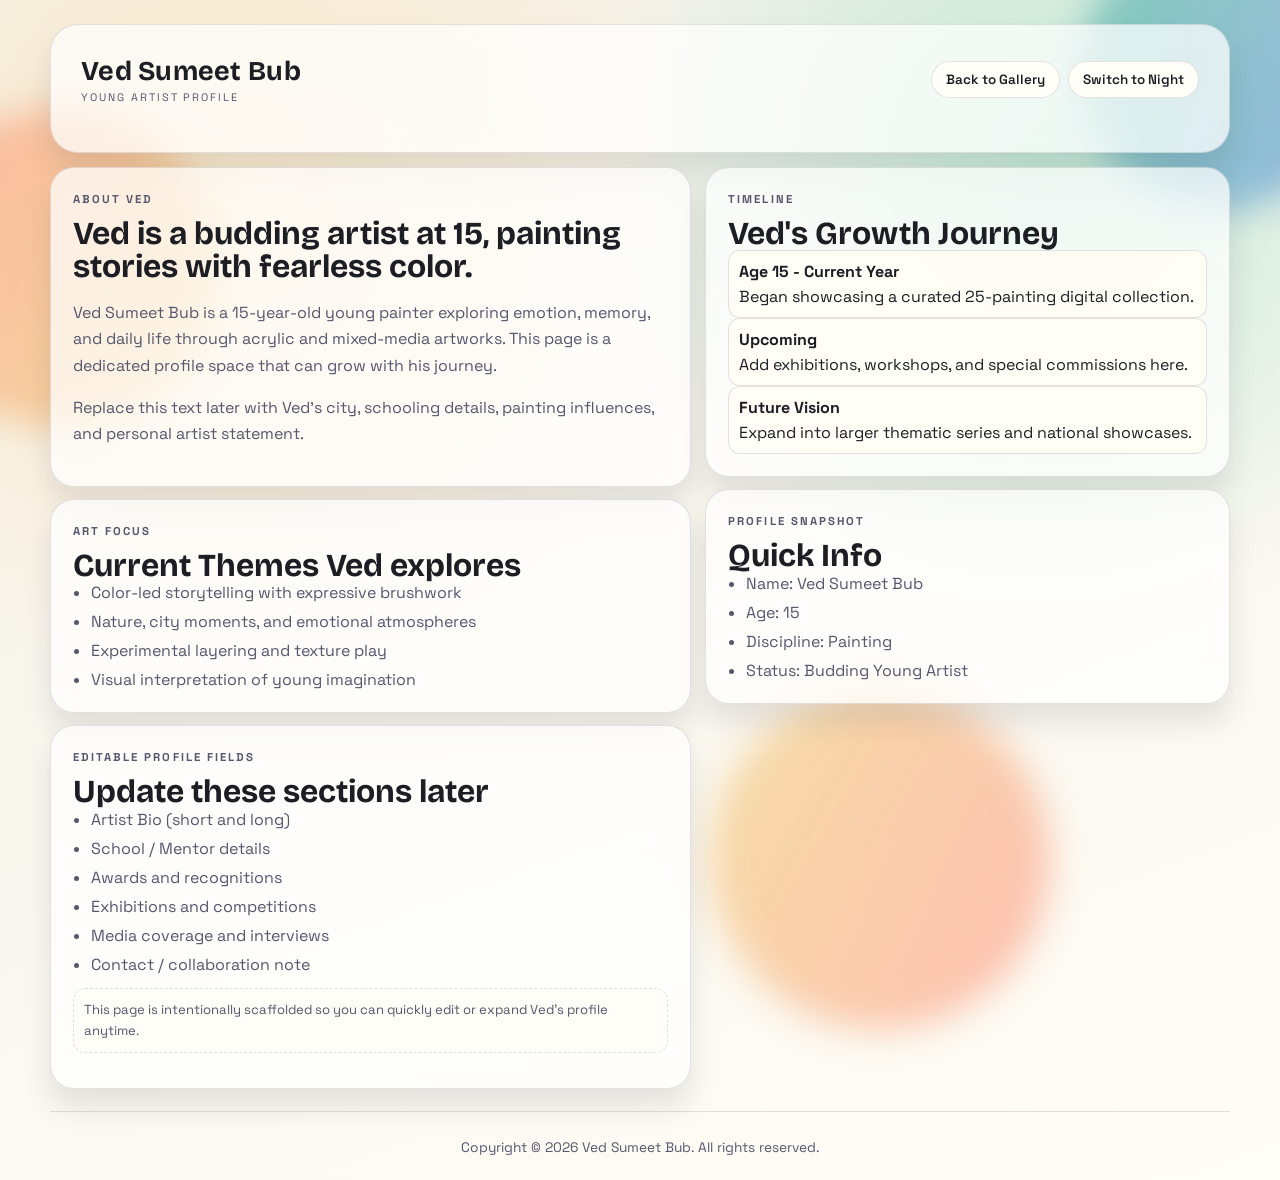
==== ved.html @ 56c00648 "first commit" ====
<!DOCTYPE html>
<html lang="en">
<head>
  <meta charset="UTF-8" />
  <meta name="viewport" content="width=device-width, initial-scale=1.0" />
  <title>About Ved | Young Artist Profile</title>
  <meta
    name="description"
    content="Learn about Ved Sumeet Bub, a budding young artist aged 15, and his evolving painting journey."
  />
  <link rel="preconnect" href="https://fonts.googleapis.com" />
  <link rel="preconnect" href="https://fonts.gstatic.com" crossorigin />
  <link
    href="https://fonts.googleapis.com/css2?family=Bricolage+Grotesque:opsz,wght@10..48,300..800&family=Space+Grotesk:wght@400;500;700&display=swap"
    rel="stylesheet"
  />
  <link rel="stylesheet" href="styles.css" />
</head>
<body data-theme="day">
  <div class="ambient ambient-one"></div>
  <div class="ambient ambient-two"></div>
  <div class="ambient ambient-three"></div>

  <header class="masthead">
    <div class="topline">
      <a class="brand" href="index.html">
        <span class="brand-main">Ved Sumeet Bub</span>
        <span class="brand-sub">Young Artist Profile</span>
      </a>
      <div class="top-actions">
        <a class="top-link" href="index.html">Back to Gallery</a>
        <button class="theme-toggle" id="theme-toggle" type="button">Switch to Night</button>
      </div>
    </div>
  </header>

  <main class="profile-layout">
    <section class="profile-main">
      <article class="profile-card">
        <p class="eyebrow">About Ved</p>
        <h2>Ved is a budding artist at 15, painting stories with fearless color.</h2>
        <p>
          Ved Sumeet Bub is a 15-year-old young painter exploring emotion, memory,
          and daily life through acrylic and mixed-media artworks. This page is a
          dedicated profile space that can grow with his journey.
        </p>
        <p>
          Replace this text later with Ved's city, schooling details, painting
          influences, and personal artist statement.
        </p>
      </article>

      <article class="profile-card">
        <p class="eyebrow">Art Focus</p>
        <h2>Current Themes Ved explores</h2>
        <ul class="profile-list">
          <li>Color-led storytelling with expressive brushwork</li>
          <li>Nature, city moments, and emotional atmospheres</li>
          <li>Experimental layering and texture play</li>
          <li>Visual interpretation of young imagination</li>
        </ul>
      </article>

      <article class="profile-card">
        <p class="eyebrow">Editable Profile Fields</p>
        <h2>Update these sections later</h2>
        <ul class="profile-list">
          <li>Artist Bio (short and long)</li>
          <li>School / Mentor details</li>
          <li>Awards and recognitions</li>
          <li>Exhibitions and competitions</li>
          <li>Media coverage and interviews</li>
          <li>Contact / collaboration note</li>
        </ul>
        <p class="edit-note">
          This page is intentionally scaffolded so you can quickly edit or expand
          Ved's profile anytime.
        </p>
      </article>
    </section>

    <aside class="profile-side">
      <article class="profile-card">
        <p class="eyebrow">Timeline</p>
        <h2>Ved's Growth Journey</h2>
        <div class="timeline-item">
          <strong>Age 15 - Current Year</strong>
          Began showcasing a curated 25-painting digital collection.
        </div>
        <div class="timeline-item">
          <strong>Upcoming</strong>
          Add exhibitions, workshops, and special commissions here.
        </div>
        <div class="timeline-item">
          <strong>Future Vision</strong>
          Expand into larger thematic series and national showcases.
        </div>
      </article>

      <article class="profile-card">
        <p class="eyebrow">Profile Snapshot</p>
        <h2>Quick Info</h2>
        <ul class="profile-list">
          <li>Name: Ved Sumeet Bub</li>
          <li>Age: 15</li>
          <li>Discipline: Painting</li>
          <li>Status: Budding Young Artist</li>
        </ul>
      </article>
    </aside>
  </main>

  <footer class="site-footer">
    <p>Copyright &copy; <span id="year"></span> Ved Sumeet Bub. All rights reserved.</p>
  </footer>

  <script src="ved-page.js"></script>
</body>
</html>
---- styles.css ----
:root {
  --bg: #f4f0e7;
  --bg-soft: #fffdf6;
  --text: #1d1d24;
  --muted: #56566c;
  --line: rgba(31, 31, 40, 0.12);
  --accent-1: #ff6c56;
  --accent-2: #159f83;
  --accent-3: #efbb42;
  --accent-4: #2f6ae0;
  --glass: rgba(255, 255, 255, 0.72);
  --card-shadow: 0 18px 28px rgba(39, 34, 58, 0.11);
}

body[data-theme="night"] {
  --bg: #0e131c;
  --bg-soft: #151c28;
  --text: #e8edf4;
  --muted: #9eacbf;
  --line: rgba(255, 255, 255, 0.15);
  --accent-1: #ff8f72;
  --accent-2: #39c7a6;
  --accent-3: #f4cc63;
  --accent-4: #78a6ff;
  --glass: rgba(24, 32, 45, 0.82);
  --card-shadow: 0 20px 32px rgba(0, 0, 0, 0.36);
}

* {
  box-sizing: border-box;
}

html {
  scroll-behavior: smooth;
}

body {
  margin: 0;
  min-height: 100vh;
  font-family: "Space Grotesk", sans-serif;
  color: var(--text);
  background:
    radial-gradient(circle at 18% 18%, rgba(255, 224, 168, 0.48), transparent 34%),
    radial-gradient(circle at 82% 14%, rgba(108, 212, 180, 0.38), transparent 31%),
    linear-gradient(160deg, var(--bg), var(--bg-soft));
  position: relative;
  overflow-x: hidden;
  transition: background 260ms ease, color 260ms ease;
}

.ambient {
  position: fixed;
  z-index: -1;
  border-radius: 999px;
  filter: blur(18px);
  opacity: 0.42;
  pointer-events: none;
  transition: opacity 260ms ease;
}

.ambient-one {
  width: 320px;
  height: 320px;
  left: -100px;
  top: 12%;
  background: linear-gradient(120deg, var(--accent-1), var(--accent-3));
  animation: driftOne 12s ease-in-out infinite alternate;
}

.ambient-two {
  width: 280px;
  height: 280px;
  right: -80px;
  top: -70px;
  background: linear-gradient(120deg, var(--accent-2), var(--accent-4));
  animation: driftTwo 10s ease-in-out infinite alternate;
}

.ambient-three {
  width: 340px;
  height: 340px;
  right: 18%;
  bottom: -130px;
  background: linear-gradient(120deg, var(--accent-3), var(--accent-1));
  animation: driftThree 14s ease-in-out infinite alternate;
}

.masthead {
  width: min(1180px, 94vw);
  margin: 24px auto 10px;
  padding: clamp(18px, 3vw, 30px);
  border: 1px solid var(--line);
  border-radius: 28px;
  background: var(--glass);
  backdrop-filter: blur(10px);
  box-shadow: var(--card-shadow);
}

.topline {
  display: flex;
  justify-content: space-between;
  gap: 14px;
  align-items: center;
  margin-bottom: 18px;
}

.brand {
  text-decoration: none;
  color: inherit;
  display: inline-flex;
  flex-direction: column;
  gap: 3px;
}

.brand-main {
  font-family: "Bricolage Grotesque", sans-serif;
  font-size: clamp(1.1rem, 2.4vw, 1.7rem);
  font-weight: 700;
  letter-spacing: 0.01em;
}

.brand-sub {
  text-transform: uppercase;
  letter-spacing: 0.18em;
  font-size: 0.68rem;
  color: var(--muted);
}

.top-actions {
  display: flex;
  align-items: center;
  gap: 8px;
}

.theme-toggle,
.signout-btn {
  border: 1px solid var(--line);
  border-radius: 999px;
  padding: 9px 14px;
  font-family: "Space Grotesk", sans-serif;
  font-size: 0.84rem;
  font-weight: 600;
  cursor: pointer;
  color: var(--text);
  background: color-mix(in srgb, var(--bg-soft) 65%, white 35%);
}

.top-link {
  border: 1px solid var(--line);
  border-radius: 999px;
  padding: 9px 14px;
  font-family: "Space Grotesk", sans-serif;
  font-size: 0.84rem;
  font-weight: 600;
  color: var(--text);
  text-decoration: none;
  background: color-mix(in srgb, var(--bg-soft) 65%, white 35%);
}

.top-link:hover,
.top-link:focus-visible {
  box-shadow: 0 8px 14px rgba(26, 22, 38, 0.12);
}

.signout-btn {
  background: color-mix(in srgb, var(--accent-1) 16%, var(--bg-soft) 84%);
}

.hero-grid {
  display: grid;
  grid-template-columns: 1.15fr 0.85fr;
  gap: 18px;
}

.hero-copy,
.identity-studio {
  border: 1px solid var(--line);
  border-radius: 22px;
  padding: clamp(16px, 3vw, 24px);
  background: color-mix(in srgb, var(--bg-soft) 70%, transparent 30%);
}

.eyebrow,
.panel-label {
  margin: 0;
  text-transform: uppercase;
  letter-spacing: 0.18em;
  font-size: 0.71rem;
  color: var(--muted);
  font-weight: 700;
}

h1,
h2,
h3 {
  margin: 0;
  font-family: "Bricolage Grotesque", sans-serif;
  line-height: 1.05;
}

h1 {
  margin-top: 10px;
  font-size: clamp(2rem, 5vw, 3.8rem);
  max-width: 18ch;
}

.hero-text {
  margin: 14px 0 18px;
  color: var(--muted);
  line-height: 1.6;
  max-width: 58ch;
}

.pricing-note {
  margin: 12px 0 0;
  color: var(--muted);
  font-size: 0.82rem;
  line-height: 1.45;
}

.identity-studio h2 {
  margin-top: 8px;
  font-size: clamp(1.2rem, 2.8vw, 1.8rem);
}

.auth-message {
  margin: 10px 0 12px;
  color: var(--muted);
  line-height: 1.55;
  font-size: 0.95rem;
}

.auth-buttons {
  display: grid;
  gap: 8px;
}

.auth-btn {
  border: 1px solid var(--line);
  border-radius: 12px;
  padding: 10px 12px;
  text-align: left;
  font-family: "Space Grotesk", sans-serif;
  font-weight: 600;
  font-size: 0.88rem;
  cursor: pointer;
  color: var(--text);
}

.auth-btn.google {
  background: linear-gradient(120deg, color-mix(in srgb, var(--accent-3) 36%, white), color-mix(in srgb, var(--accent-1) 26%, white));
}

.auth-btn.apple {
  background: linear-gradient(120deg, color-mix(in srgb, var(--accent-4) 16%, white), color-mix(in srgb, var(--bg-soft) 92%, black 8%));
}

.auth-btn.facebook {
  background: linear-gradient(120deg, color-mix(in srgb, var(--accent-4) 30%, white), color-mix(in srgb, var(--accent-2) 22%, white));
}

.auth-btn:disabled {
  opacity: 0.55;
  cursor: not-allowed;
}

.viewer-card {
  margin-top: 12px;
  border: 1px solid var(--line);
  border-radius: 14px;
  padding: 12px;
  background: color-mix(in srgb, var(--bg-soft) 82%, transparent 18%);
}

.viewer-label {
  margin: 0;
  font-size: 0.74rem;
  color: var(--muted);
  text-transform: uppercase;
  letter-spacing: 0.14em;
}

.viewer-name {
  margin: 6px 0 3px;
  font-family: "Bricolage Grotesque", sans-serif;
  font-size: 1.16rem;
}

.viewer-meta {
  margin: 0;
  color: var(--muted);
  font-size: 0.85rem;
}

.auth-hint {
  margin: 10px 0 0;
  font-size: 0.8rem;
  color: var(--muted);
}

.content-layout {
  width: min(1180px, 94vw);
  margin: 14px auto 22px;
  display: grid;
  grid-template-columns: minmax(0, 1fr) minmax(280px, 340px);
  gap: 14px;
  align-items: start;
}

.wall-section {
  border: 1px solid var(--line);
  border-radius: 26px;
  padding: clamp(14px, 2.5vw, 22px);
  background: var(--glass);
  backdrop-filter: blur(10px);
  box-shadow: var(--card-shadow);
}

.wall-top {
  display: flex;
  justify-content: space-between;
  gap: 10px;
  align-items: end;
  margin-bottom: 14px;
}

.wall-top h2 {
  margin-top: 8px;
  font-size: clamp(1.38rem, 3vw, 2rem);
}

.wall-controls {
  display: flex;
  gap: 8px;
  flex-wrap: wrap;
}

.control-btn {
  border: 1px solid var(--line);
  border-radius: 999px;
  padding: 8px 12px;
  font-family: "Space Grotesk", sans-serif;
  font-size: 0.8rem;
  font-weight: 600;
  color: var(--text);
  background: color-mix(in srgb, var(--bg-soft) 80%, transparent 20%);
  cursor: pointer;
}

.mosaic-grid {
  display: grid;
  grid-template-columns: repeat(12, 1fr);
  gap: 12px;
}

.art-tile {
  grid-column: span 4;
  border: 1px solid var(--line);
  border-radius: 18px;
  overflow: hidden;
  background: color-mix(in srgb, var(--bg-soft) 83%, transparent 17%);
  box-shadow: 0 12px 22px rgba(26, 22, 38, 0.09);
  opacity: 0;
  transform: translateY(12px);
  animation: raiseIn 420ms ease forwards;
}

.art-tile.wide {
  grid-column: span 6;
}

.art-tile.narrow {
  grid-column: span 3;
}

.tile-image {
  position: relative;
  aspect-ratio: 4 / 3;
  border-bottom: 1px solid var(--line);
  background:
    linear-gradient(125deg, color-mix(in srgb, var(--accent-3) 52%, transparent), color-mix(in srgb, var(--accent-2) 44%, transparent)),
    repeating-linear-gradient(
      45deg,
      color-mix(in srgb, var(--bg-soft) 72%, transparent) 0 10px,
      color-mix(in srgb, var(--bg-soft) 58%, transparent) 10px 20px
    );
}

.tile-image img {
  width: 100%;
  height: 100%;
  object-fit: cover;
  display: block;
}

.tile-image[data-missing="true"]::before {
  content: "Upload Ved painting image in arts folder";
  position: absolute;
  inset: auto 8px 8px 8px;
  border-radius: 999px;
  padding: 6px 8px;
  font-size: 0.74rem;
  text-align: center;
  color: #2c2a38;
  background: rgba(255, 255, 255, 0.72);
}

.status-badge {
  position: absolute;
  top: 9px;
  right: 9px;
  border-radius: 999px;
  padding: 5px 9px;
  font-size: 0.71rem;
  font-weight: 700;
  color: #14283b;
  background: linear-gradient(120deg, #95f0c8, #7abdf7);
}

.tile-body {
  padding: 10px;
  display: grid;
  gap: 8px;
}

.tile-head {
  display: flex;
  justify-content: flex-start;
  gap: 8px;
  align-items: start;
}

.tile-title {
  margin: 0;
  font-size: 1rem;
}

.tile-mood {
  margin: 0;
  font-size: 0.82rem;
  color: var(--muted);
}

.tile-actions {
  display: flex;
  gap: 6px;
}

.tile-btn {
  flex: 1;
  border: 1px solid var(--line);
  border-radius: 10px;
  padding: 7px;
  font-family: "Space Grotesk", sans-serif;
  font-size: 0.75rem;
  font-weight: 600;
  cursor: pointer;
  color: var(--text);
}

.tile-btn.fav {
  background: color-mix(in srgb, var(--accent-1) 12%, var(--bg-soft) 88%);
}

.tile-btn.fav.active {
  background: linear-gradient(120deg, color-mix(in srgb, var(--accent-1) 35%, white), color-mix(in srgb, var(--accent-3) 35%, white));
}

.tile-btn.cart {
  background: color-mix(in srgb, var(--accent-2) 16%, var(--bg-soft) 84%);
}

.tile-btn.buy {
  background: color-mix(in srgb, var(--accent-4) 16%, var(--bg-soft) 84%);
}

.empty-wall {
  grid-column: 1 / -1;
  border: 1px dashed var(--line);
  border-radius: 16px;
  text-align: center;
  padding: 24px 14px;
  color: var(--muted);
  background: color-mix(in srgb, var(--bg-soft) 80%, transparent 20%);
}

.collector-column {
  display: grid;
  gap: 12px;
}

.panel-card {
  border: 1px solid var(--line);
  border-radius: 22px;
  padding: 14px;
  background: var(--glass);
  backdrop-filter: blur(8px);
  box-shadow: var(--card-shadow);
}

.panel-card h3 {
  margin-top: 8px;
  font-size: 1.22rem;
}

.cart-list,
.bought-list {
  list-style: none;
  margin: 12px 0 0;
  padding: 0;
  display: grid;
  gap: 8px;
}

.cart-item,
.bought-item {
  border: 1px solid var(--line);
  border-radius: 12px;
  padding: 10px;
  background: color-mix(in srgb, var(--bg-soft) 84%, transparent 16%);
}

.cart-head {
  display: flex;
  justify-content: space-between;
  gap: 8px;
}

.cart-name {
  margin: 0;
  font-size: 0.9rem;
}

.cart-price {
  margin: 0;
  font-size: 0.8rem;
  color: var(--muted);
}

.cart-controls {
  margin-top: 8px;
  display: flex;
  align-items: center;
  gap: 6px;
}

.qty-btn {
  border: 1px solid var(--line);
  width: 26px;
  height: 26px;
  border-radius: 8px;
  cursor: pointer;
  color: var(--text);
  background: color-mix(in srgb, var(--bg-soft) 78%, transparent 22%);
}

.qty-label {
  min-width: 44px;
  font-size: 0.8rem;
  text-align: center;
  color: var(--muted);
}

.remove-btn {
  margin-left: auto;
  border: 0;
  background: transparent;
  color: color-mix(in srgb, var(--accent-1) 68%, var(--text));
  font-family: "Space Grotesk", sans-serif;
  font-size: 0.76rem;
  cursor: pointer;
}

.cart-empty,
.bought-empty {
  margin: 12px 0 0;
  border: 1px dashed var(--line);
  border-radius: 12px;
  padding: 10px;
  color: var(--muted);
  font-size: 0.82rem;
}

.cart-empty[hidden],
.bought-empty[hidden] {
  display: none;
}

.amount-row {
  margin-top: 8px;
  display: flex;
  justify-content: space-between;
  gap: 10px;
  font-size: 0.88rem;
  color: var(--muted);
}

.amount-row.grand {
  margin-top: 10px;
  padding-top: 10px;
  border-top: 1px solid var(--line);
  color: var(--text);
  font-weight: 700;
}

.checkout-btn {
  width: 100%;
  margin-top: 12px;
  border: 1px solid var(--line);
  border-radius: 12px;
  padding: 10px;
  font-family: "Space Grotesk", sans-serif;
  font-size: 0.88rem;
  font-weight: 700;
  cursor: pointer;
  color: #1d2432;
  background: linear-gradient(120deg, color-mix(in srgb, var(--accent-3) 50%, white), color-mix(in srgb, var(--accent-1) 48%, white));
}

.checkout-btn:disabled {
  opacity: 0.55;
  cursor: not-allowed;
}

.mini-stat {
  margin-top: 10px;
  border: 1px solid var(--line);
  border-radius: 12px;
  padding: 9px 10px;
  display: flex;
  justify-content: space-between;
  align-items: center;
  font-size: 0.86rem;
}

.site-footer {
  width: min(1180px, 94vw);
  margin: 10px auto 24px;
  text-align: center;
  border-top: 1px solid var(--line);
  padding-top: 12px;
  color: var(--muted);
  font-size: 0.86rem;
}

.profile-layout {
  width: min(1180px, 94vw);
  margin: 14px auto 22px;
  display: grid;
  grid-template-columns: minmax(0, 1.1fr) minmax(280px, 0.9fr);
  gap: 14px;
  align-items: start;
}

.profile-main,
.profile-side {
  display: grid;
  gap: 12px;
}

.profile-card {
  border: 1px solid var(--line);
  border-radius: 24px;
  padding: clamp(14px, 2.5vw, 22px);
  background: var(--glass);
  backdrop-filter: blur(10px);
  box-shadow: var(--card-shadow);
}

.profile-card h2 {
  margin-top: 8px;
  font-size: clamp(1.3rem, 3vw, 2rem);
}

.profile-card p {
  color: var(--muted);
  line-height: 1.65;
}

.profile-list {
  margin: 0;
  padding-left: 18px;
  color: var(--muted);
  display: grid;
  gap: 8px;
}

.timeline-item {
  border: 1px solid var(--line);
  border-radius: 12px;
  padding: 10px;
  background: color-mix(in srgb, var(--bg-soft) 84%, transparent 16%);
}

.timeline-item strong {
  display: block;
  margin-bottom: 4px;
}

.edit-note {
  font-size: 0.82rem;
  color: var(--muted);
  border: 1px dashed var(--line);
  border-radius: 12px;
  padding: 10px;
  background: color-mix(in srgb, var(--bg-soft) 80%, transparent 20%);
}

@keyframes raiseIn {
  to {
    opacity: 1;
    transform: translateY(0);
  }
}

@keyframes driftOne {
  to {
    transform: translate3d(30px, -24px, 0) rotate(8deg);
  }
}

@keyframes driftTwo {
  to {
    transform: translate3d(-24px, 20px, 0) rotate(-6deg);
  }
}

@keyframes driftThree {
  to {
    transform: translate3d(-36px, -26px, 0) rotate(10deg);
  }
}

@media (max-width: 1080px) {
  .content-layout,
  .profile-layout {
    grid-template-columns: 1fr;
  }
}

@media (max-width: 920px) {
  .hero-grid {
    grid-template-columns: 1fr;
  }

  .mosaic-grid {
    grid-template-columns: repeat(8, 1fr);
  }

  .art-tile {
    grid-column: span 4;
  }

  .art-tile.wide {
    grid-column: span 8;
  }

  .art-tile.narrow {
    grid-column: span 4;
  }
}

@media (max-width: 620px) {
  .masthead,
  .wall-section,
  .panel-card {
    border-radius: 18px;
  }

  .topline {
    flex-wrap: wrap;
  }

  .wall-top {
    align-items: start;
    flex-direction: column;
  }

  .mosaic-grid {
    grid-template-columns: 1fr;
  }

  .art-tile,
  .art-tile.wide,
  .art-tile.narrow {
    grid-column: span 1;
  }

  .tile-actions {
    flex-wrap: wrap;
  }
}
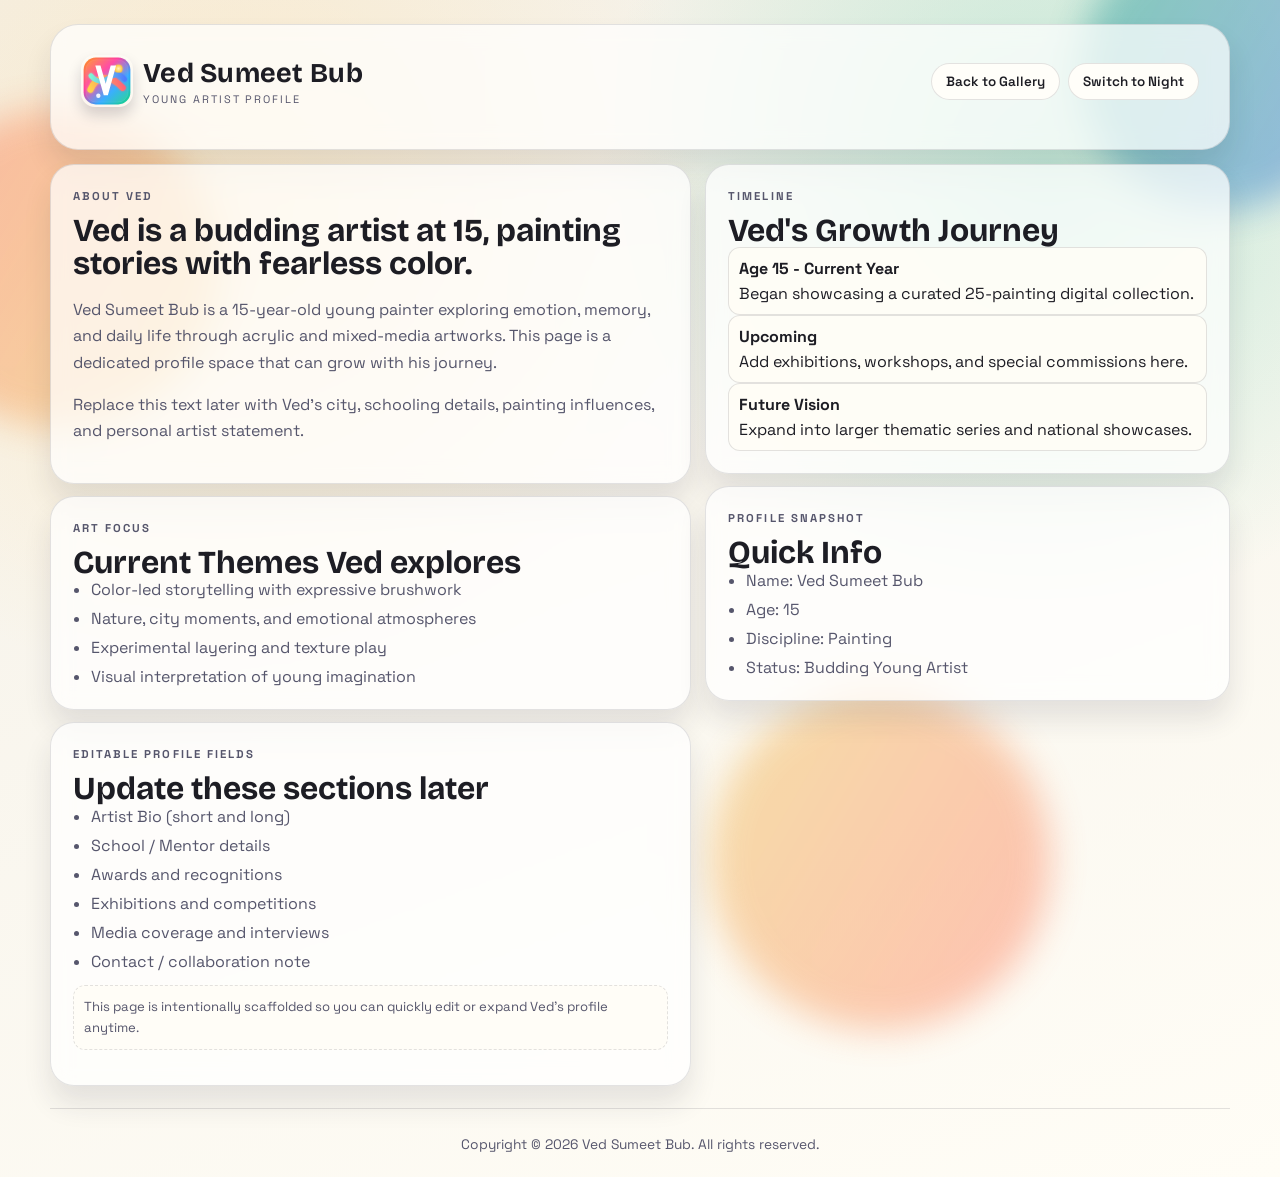
==== commit 41310e88: "Next commit" ====
--- a/ved.html
+++ b/ved.html
@@ -24,8 +24,11 @@
   <header class="masthead">
     <div class="topline">
       <a class="brand" href="index.html">
-        <span class="brand-main">Ved Sumeet Bub</span>
-        <span class="brand-sub">Young Artist Profile</span>
+        <img class="brand-logo" src="assets/ved-vivid-logo.svg" alt="Ved art brand logo" />
+        <span class="brand-text">
+          <span class="brand-main">Ved Sumeet Bub</span>
+          <span class="brand-sub">Young Artist Profile</span>
+        </span>
       </a>
       <div class="top-actions">
         <a class="top-link" href="index.html">Back to Gallery</a>
--- a/styles.css
+++ b/styles.css
@@ -101,12 +101,26 @@
   justify-content: space-between;
   gap: 14px;
   align-items: center;
-  margin-bottom: 18px;
+  margin-bottom: 12px;
 }
 
 .brand {
   text-decoration: none;
   color: inherit;
+  display: inline-flex;
+  align-items: center;
+  gap: 10px;
+}
+
+.brand-logo {
+  width: 52px;
+  height: 52px;
+  border-radius: 14px;
+  flex-shrink: 0;
+  box-shadow: 0 8px 14px rgba(25, 20, 38, 0.18);
+}
+
+.brand-text {
   display: inline-flex;
   flex-direction: column;
   gap: 3px;
@@ -168,7 +182,7 @@
 
 .hero-grid {
   display: grid;
-  grid-template-columns: 1.15fr 0.85fr;
+  grid-template-columns: 1fr;
   gap: 18px;
 }
 
@@ -224,10 +238,51 @@
 }
 
 .auth-message {
-  margin: 10px 0 12px;
+  margin: 6px 0 10px;
   color: var(--muted);
   line-height: 1.55;
-  font-size: 0.95rem;
+  font-size: 0.9rem;
+}
+
+.auth-status {
+  margin: 0 0 12px;
+  display: inline-flex;
+  align-items: center;
+  gap: 6px;
+  border: 1px solid var(--line);
+  border-radius: 999px;
+  padding: 6px 11px;
+  font-size: 0.75rem;
+  font-weight: 700;
+  letter-spacing: 0.02em;
+  background: color-mix(in srgb, var(--bg-soft) 80%, transparent 20%);
+  color: var(--muted);
+}
+
+.auth-status[data-state="init"],
+.auth-status[data-state="signing-in"] {
+  color: color-mix(in srgb, var(--accent-4) 72%, var(--text));
+  border-color: color-mix(in srgb, var(--accent-4) 34%, var(--line));
+  background: color-mix(in srgb, var(--accent-4) 12%, var(--bg-soft));
+}
+
+.auth-status[data-state="ready"] {
+  color: color-mix(in srgb, var(--accent-2) 75%, var(--text));
+  border-color: color-mix(in srgb, var(--accent-2) 34%, var(--line));
+  background: color-mix(in srgb, var(--accent-2) 14%, var(--bg-soft));
+}
+
+.auth-status[data-state="signed-in"] {
+  color: color-mix(in srgb, #0e8f64 88%, var(--text));
+  border-color: color-mix(in srgb, #0e8f64 34%, var(--line));
+  background: color-mix(in srgb, #0e8f64 12%, var(--bg-soft));
+}
+
+.auth-status[data-state="config-missing"],
+.auth-status[data-state="error"] {
+  color: color-mix(in srgb, var(--accent-1) 82%, var(--text));
+  border-color: color-mix(in srgb, var(--accent-1) 38%, var(--line));
+  background: color-mix(in srgb, var(--accent-1) 12%, var(--bg-soft));
 }
 
 .auth-buttons {
@@ -264,12 +319,95 @@
   cursor: not-allowed;
 }
 
+.auth-top-strip {
+  border: 1px solid var(--line);
+  border-radius: 20px;
+  padding: 14px;
+  margin-bottom: 14px;
+  background: color-mix(in srgb, var(--bg-soft) 70%, transparent 30%);
+  display: grid;
+  grid-template-columns: 1fr auto;
+  gap: 10px 14px;
+  align-items: center;
+}
+
+.auth-top-copy {
+  min-width: 0;
+}
+
+.auth-top-controls {
+  display: flex;
+  align-items: center;
+  gap: 10px;
+}
+
+.auth-icons {
+  display: flex;
+  gap: 8px;
+  align-items: center;
+}
+
+.icon-auth-btn {
+  width: 42px;
+  height: 42px;
+  border: 1px solid var(--line);
+  border-radius: 50%;
+  display: inline-flex;
+  align-items: center;
+  justify-content: center;
+  background: color-mix(in srgb, var(--bg-soft) 80%, white 20%);
+  color: var(--text);
+  cursor: pointer;
+  transition: transform 160ms ease, box-shadow 160ms ease, opacity 160ms ease;
+}
+
+.icon-auth-btn:hover,
+.icon-auth-btn:focus-visible {
+  transform: translateY(-1px);
+  box-shadow: 0 8px 14px rgba(26, 22, 38, 0.12);
+}
+
+.icon-auth-btn.google {
+  background: linear-gradient(130deg, #ffe6a8, #ffd0b0);
+}
+
+.icon-auth-btn.apple {
+  background: linear-gradient(130deg, #f0f3f8, #dce5f4);
+}
+
+.icon-auth-btn.facebook {
+  background: linear-gradient(130deg, #cee0ff, #cbeff0);
+}
+
+.icon-auth-btn:disabled {
+  opacity: 0.55;
+  cursor: not-allowed;
+  transform: none;
+  box-shadow: none;
+}
+
+.icon-auth-btn[data-coming-soon="true"] {
+  border-style: dashed;
+}
+
+.auth-glyph {
+  font-family: "Bricolage Grotesque", sans-serif;
+  font-size: 1rem;
+  font-weight: 700;
+  line-height: 1;
+}
+
 .viewer-card {
   margin-top: 12px;
   border: 1px solid var(--line);
   border-radius: 14px;
   padding: 12px;
   background: color-mix(in srgb, var(--bg-soft) 82%, transparent 18%);
+}
+
+.auth-top-controls .viewer-card {
+  margin-top: 0;
+  min-width: 220px;
 }
 
 .viewer-label {
@@ -293,9 +431,22 @@
 }
 
 .auth-hint {
-  margin: 10px 0 0;
+  margin: 0;
+  grid-column: 1 / -1;
   font-size: 0.8rem;
   color: var(--muted);
+}
+
+.sr-only {
+  position: absolute;
+  width: 1px;
+  height: 1px;
+  padding: 0;
+  margin: -1px;
+  overflow: hidden;
+  clip: rect(0, 0, 0, 0);
+  white-space: nowrap;
+  border: 0;
 }
 
 .content-layout {
@@ -484,7 +635,7 @@
   background: color-mix(in srgb, var(--bg-soft) 80%, transparent 20%);
 }
 
-.collector-column {
+.viewer-column {
   display: grid;
   gap: 12px;
 }
@@ -739,8 +890,17 @@
 }
 
 @media (max-width: 920px) {
-  .hero-grid {
+  .auth-top-strip {
     grid-template-columns: 1fr;
+  }
+
+  .auth-top-controls {
+    flex-wrap: wrap;
+    justify-content: flex-start;
+  }
+
+  .auth-top-controls .viewer-card {
+    width: 100%;
   }
 
   .mosaic-grid {
@@ -789,4 +949,10 @@
   .tile-actions {
     flex-wrap: wrap;
   }
-}
+
+  .brand-logo {
+    width: 44px;
+    height: 44px;
+    border-radius: 12px;
+  }
+}
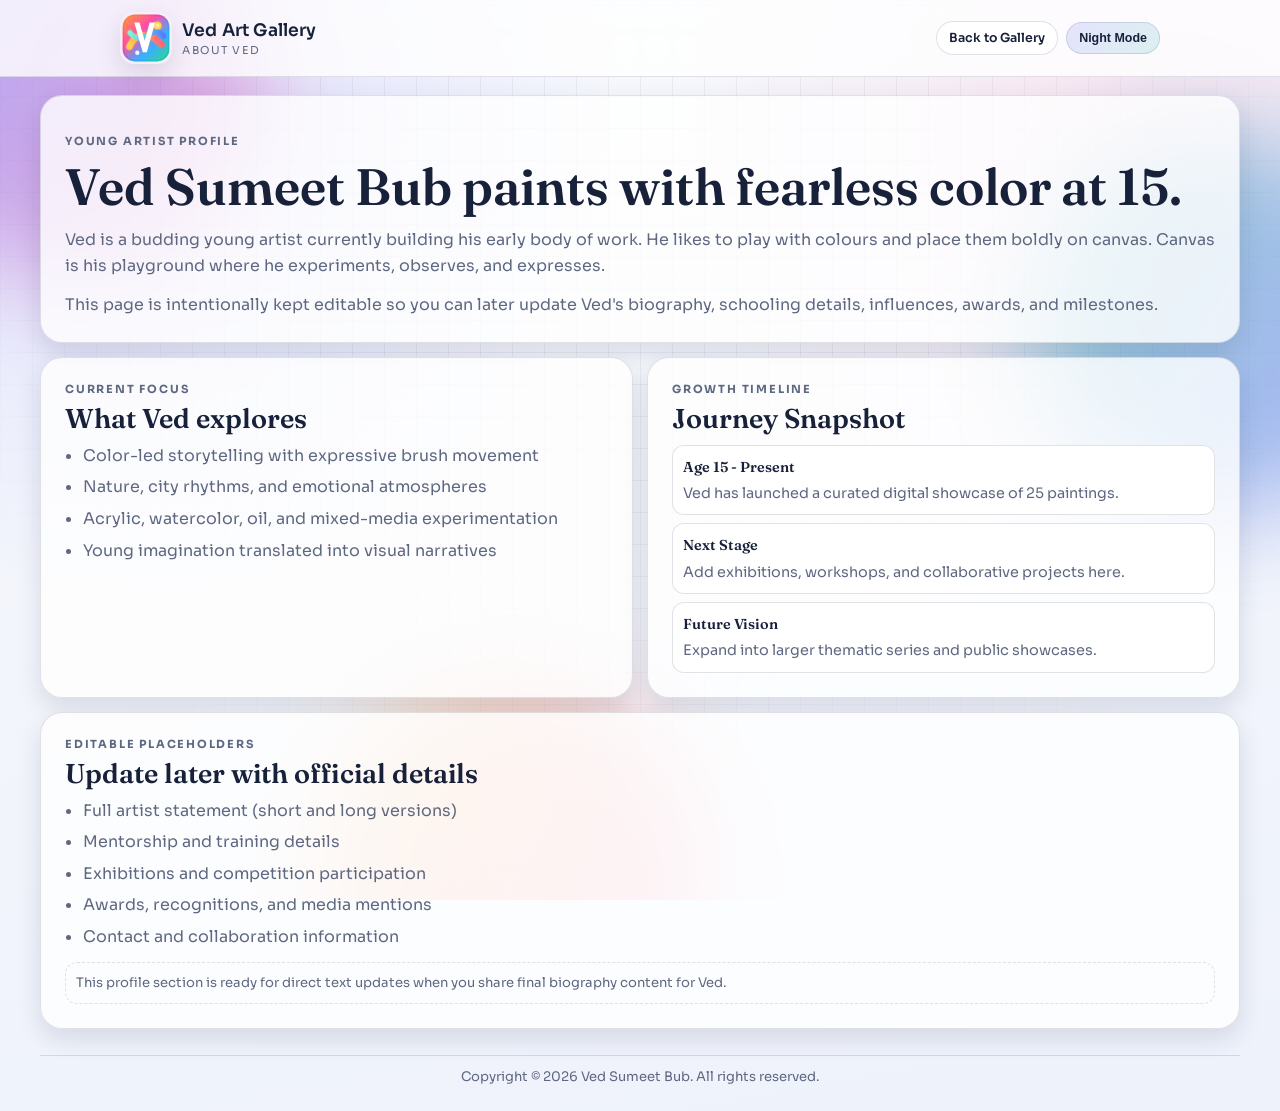
==== commit 8f9c4cec: "Next commit" ====
--- a/ved.html
+++ b/ved.html
@@ -3,114 +3,105 @@
 <head>
   <meta charset="UTF-8" />
   <meta name="viewport" content="width=device-width, initial-scale=1.0" />
-  <title>About Ved | Young Artist Profile</title>
+  <title>About Ved | Ved Sumeet Bub</title>
   <meta
     name="description"
-    content="Learn about Ved Sumeet Bub, a budding young artist aged 15, and his evolving painting journey."
+    content="About Ved Sumeet Bub, a budding 15-year-old artist whose canvas is his playground."
   />
   <link rel="preconnect" href="https://fonts.googleapis.com" />
   <link rel="preconnect" href="https://fonts.gstatic.com" crossorigin />
   <link
-    href="https://fonts.googleapis.com/css2?family=Bricolage+Grotesque:opsz,wght@10..48,300..800&family=Space+Grotesk:wght@400;500;700&display=swap"
+    href="https://fonts.googleapis.com/css2?family=Fraunces:opsz,wght@9..144,400;9..144,600;9..144,700&family=Sora:wght@300;400;500;600;700&display=swap"
     rel="stylesheet"
   />
   <link rel="stylesheet" href="styles.css" />
 </head>
 <body data-theme="day">
-  <div class="ambient ambient-one"></div>
-  <div class="ambient ambient-two"></div>
-  <div class="ambient ambient-three"></div>
+  <div class="chromatic-bg">
+    <span class="blob blob-one"></span>
+    <span class="blob blob-two"></span>
+    <span class="blob blob-three"></span>
+    <span class="grid-haze"></span>
+  </div>
 
-  <header class="masthead">
-    <div class="topline">
+  <header class="about-page-header">
+    <div class="about-nav">
       <a class="brand" href="index.html">
-        <img class="brand-logo" src="assets/ved-vivid-logo.svg" alt="Ved art brand logo" />
+        <img class="brand-logo" src="assets/ved-vivid-logo.svg" alt="Ved Art brand logo" />
         <span class="brand-text">
-          <span class="brand-main">Ved Sumeet Bub</span>
-          <span class="brand-sub">Young Artist Profile</span>
+          <span class="brand-main">Ved Art Gallery</span>
+          <span class="brand-sub">About Ved</span>
         </span>
       </a>
-      <div class="top-actions">
-        <a class="top-link" href="index.html">Back to Gallery</a>
-        <button class="theme-toggle" id="theme-toggle" type="button">Switch to Night</button>
+      <div class="nav-actions">
+        <a class="ghost-link" href="index.html">Back to Gallery</a>
+        <button class="theme-toggle" id="theme-toggle" type="button">Night Mode</button>
       </div>
     </div>
   </header>
 
-  <main class="profile-layout">
-    <section class="profile-main">
-      <article class="profile-card">
-        <p class="eyebrow">About Ved</p>
-        <h2>Ved is a budding artist at 15, painting stories with fearless color.</h2>
-        <p>
-          Ved Sumeet Bub is a 15-year-old young painter exploring emotion, memory,
-          and daily life through acrylic and mixed-media artworks. This page is a
-          dedicated profile space that can grow with his journey.
-        </p>
-        <p>
-          Replace this text later with Ved's city, schooling details, painting
-          influences, and personal artist statement.
-        </p>
-      </article>
+  <main class="about-shell">
+    <article class="about-hero-card">
+      <p class="micro-label">Young Artist Profile</p>
+      <h1>Ved Sumeet Bub paints with fearless color at 15.</h1>
+      <p>
+        Ved is a budding young artist currently building his early body of work.
+        He likes to play with colours and place them boldly on canvas. Canvas is
+        his playground where he experiments, observes, and expresses.
+      </p>
+      <p>
+        This page is intentionally kept editable so you can later update Ved's
+        biography, schooling details, influences, awards, and milestones.
+      </p>
+    </article>
 
-      <article class="profile-card">
-        <p class="eyebrow">Art Focus</p>
-        <h2>Current Themes Ved explores</h2>
-        <ul class="profile-list">
-          <li>Color-led storytelling with expressive brushwork</li>
-          <li>Nature, city moments, and emotional atmospheres</li>
-          <li>Experimental layering and texture play</li>
-          <li>Visual interpretation of young imagination</li>
+    <section class="about-grid">
+      <article class="about-grid-card">
+        <p class="micro-label">Current Focus</p>
+        <h2>What Ved explores</h2>
+        <ul>
+          <li>Color-led storytelling with expressive brush movement</li>
+          <li>Nature, city rhythms, and emotional atmospheres</li>
+          <li>Acrylic, watercolor, oil, and mixed-media experimentation</li>
+          <li>Young imagination translated into visual narratives</li>
         </ul>
       </article>
 
-      <article class="profile-card">
-        <p class="eyebrow">Editable Profile Fields</p>
-        <h2>Update these sections later</h2>
-        <ul class="profile-list">
-          <li>Artist Bio (short and long)</li>
-          <li>School / Mentor details</li>
-          <li>Awards and recognitions</li>
-          <li>Exhibitions and competitions</li>
-          <li>Media coverage and interviews</li>
-          <li>Contact / collaboration note</li>
-        </ul>
-        <p class="edit-note">
-          This page is intentionally scaffolded so you can quickly edit or expand
-          Ved's profile anytime.
-        </p>
+      <article class="about-grid-card">
+        <p class="micro-label">Growth Timeline</p>
+        <h2>Journey Snapshot</h2>
+        <div class="timeline-list">
+          <div class="timeline-item">
+            <strong>Age 15 - Present</strong>
+            Ved has launched a curated digital showcase of 25 paintings.
+          </div>
+          <div class="timeline-item">
+            <strong>Next Stage</strong>
+            Add exhibitions, workshops, and collaborative projects here.
+          </div>
+          <div class="timeline-item">
+            <strong>Future Vision</strong>
+            Expand into larger thematic series and public showcases.
+          </div>
+        </div>
       </article>
     </section>
 
-    <aside class="profile-side">
-      <article class="profile-card">
-        <p class="eyebrow">Timeline</p>
-        <h2>Ved's Growth Journey</h2>
-        <div class="timeline-item">
-          <strong>Age 15 - Current Year</strong>
-          Began showcasing a curated 25-painting digital collection.
-        </div>
-        <div class="timeline-item">
-          <strong>Upcoming</strong>
-          Add exhibitions, workshops, and special commissions here.
-        </div>
-        <div class="timeline-item">
-          <strong>Future Vision</strong>
-          Expand into larger thematic series and national showcases.
-        </div>
-      </article>
-
-      <article class="profile-card">
-        <p class="eyebrow">Profile Snapshot</p>
-        <h2>Quick Info</h2>
-        <ul class="profile-list">
-          <li>Name: Ved Sumeet Bub</li>
-          <li>Age: 15</li>
-          <li>Discipline: Painting</li>
-          <li>Status: Budding Young Artist</li>
-        </ul>
-      </article>
-    </aside>
+    <article class="about-grid-card">
+      <p class="micro-label">Editable Placeholders</p>
+      <h2>Update later with official details</h2>
+      <ul>
+        <li>Full artist statement (short and long versions)</li>
+        <li>Mentorship and training details</li>
+        <li>Exhibitions and competition participation</li>
+        <li>Awards, recognitions, and media mentions</li>
+        <li>Contact and collaboration information</li>
+      </ul>
+      <p class="about-note">
+        This profile section is ready for direct text updates when you share final
+        biography content for Ved.
+      </p>
+    </article>
   </main>
 
   <footer class="site-footer">
--- a/styles.css
+++ b/styles.css
@@ -1,958 +1,361 @@
 :root {
-  --bg: #f4f0e7;
-  --bg-soft: #fffdf6;
-  --text: #1d1d24;
-  --muted: #56566c;
-  --line: rgba(31, 31, 40, 0.12);
-  --accent-1: #ff6c56;
-  --accent-2: #159f83;
-  --accent-3: #efbb42;
-  --accent-4: #2f6ae0;
-  --glass: rgba(255, 255, 255, 0.72);
-  --card-shadow: 0 18px 28px rgba(39, 34, 58, 0.11);
+  --bg: #f7f8fc;
+  --surface: rgba(255, 255, 255, 0.8);
+  --surface-strong: #ffffff;
+  --surface-muted: #eef2fb;
+  --text: #18213a;
+  --muted: #5f6881;
+  --line: rgba(24, 35, 62, 0.13);
+  --brand-a: #4f53ff;
+  --brand-b: #ff4f9e;
+  --brand-c: #00b4a4;
+  --brand-d: #ffbb3b;
+  --ok: #1e9f73;
+  --danger: #d85f50;
+  --shadow-soft: 0 10px 25px rgba(28, 33, 62, 0.12);
+  --shadow-card: 0 18px 40px rgba(33, 31, 73, 0.12);
 }
 
 body[data-theme="night"] {
-  --bg: #0e131c;
-  --bg-soft: #151c28;
-  --text: #e8edf4;
-  --muted: #9eacbf;
-  --line: rgba(255, 255, 255, 0.15);
-  --accent-1: #ff8f72;
-  --accent-2: #39c7a6;
-  --accent-3: #f4cc63;
-  --accent-4: #78a6ff;
-  --glass: rgba(24, 32, 45, 0.82);
-  --card-shadow: 0 20px 32px rgba(0, 0, 0, 0.36);
-}
-
-* {
-  box-sizing: border-box;
-}
-
-html {
-  scroll-behavior: smooth;
-}
-
+  --bg: #0f1628;
+  --surface: rgba(22, 30, 48, 0.78);
+  --surface-strong: #18233a;
+  --surface-muted: #1b2842;
+  --text: #ecf2ff;
+  --muted: #9da8c4;
+  --line: rgba(231, 238, 255, 0.16);
+  --brand-a: #6b7cff;
+  --brand-b: #ff74b5;
+  --brand-c: #38d4c3;
+  --brand-d: #ffd16a;
+  --ok: #46c896;
+  --danger: #ff8678;
+  --shadow-soft: 0 12px 28px rgba(0, 0, 0, 0.35);
+  --shadow-card: 0 18px 42px rgba(0, 0, 0, 0.48);
+}
+
+* { box-sizing: border-box; }
+html { scroll-behavior: smooth; }
 body {
   margin: 0;
   min-height: 100vh;
-  font-family: "Space Grotesk", sans-serif;
+  font-family: "Sora", sans-serif;
   color: var(--text);
   background:
-    radial-gradient(circle at 18% 18%, rgba(255, 224, 168, 0.48), transparent 34%),
-    radial-gradient(circle at 82% 14%, rgba(108, 212, 180, 0.38), transparent 31%),
-    linear-gradient(160deg, var(--bg), var(--bg-soft));
-  position: relative;
+    radial-gradient(circle at 10% 10%, rgba(88, 95, 255, 0.16), transparent 32%),
+    radial-gradient(circle at 90% 12%, rgba(255, 90, 161, 0.12), transparent 31%),
+    linear-gradient(170deg, var(--bg), var(--surface-muted));
   overflow-x: hidden;
-  transition: background 260ms ease, color 260ms ease;
-}
-
-.ambient {
-  position: fixed;
-  z-index: -1;
-  border-radius: 999px;
-  filter: blur(18px);
-  opacity: 0.42;
-  pointer-events: none;
-  transition: opacity 260ms ease;
-}
-
-.ambient-one {
-  width: 320px;
-  height: 320px;
-  left: -100px;
-  top: 12%;
-  background: linear-gradient(120deg, var(--accent-1), var(--accent-3));
-  animation: driftOne 12s ease-in-out infinite alternate;
-}
-
-.ambient-two {
-  width: 280px;
-  height: 280px;
-  right: -80px;
-  top: -70px;
-  background: linear-gradient(120deg, var(--accent-2), var(--accent-4));
-  animation: driftTwo 10s ease-in-out infinite alternate;
-}
-
-.ambient-three {
-  width: 340px;
-  height: 340px;
-  right: 18%;
-  bottom: -130px;
-  background: linear-gradient(120deg, var(--accent-3), var(--accent-1));
-  animation: driftThree 14s ease-in-out infinite alternate;
-}
-
-.masthead {
-  width: min(1180px, 94vw);
-  margin: 24px auto 10px;
-  padding: clamp(18px, 3vw, 30px);
-  border: 1px solid var(--line);
-  border-radius: 28px;
-  background: var(--glass);
+  transition: background 220ms ease, color 220ms ease;
+}
+h1, h2, h3 { margin: 0; font-family: "Fraunces", serif; font-weight: 600; line-height: 1.06; }
+p { margin: 0; }
+a { color: inherit; }
+
+.chromatic-bg { position: fixed; inset: 0; pointer-events: none; z-index: -1; overflow: hidden; }
+.blob { position: absolute; width: 380px; height: 380px; border-radius: 999px; filter: blur(50px); opacity: 0.42; }
+.blob-one { top: -100px; left: -120px; background: linear-gradient(120deg, var(--brand-a), var(--brand-b)); animation: drift-one 13s ease-in-out infinite alternate; }
+.blob-two { top: 15%; right: -130px; background: linear-gradient(120deg, var(--brand-c), var(--brand-a)); animation: drift-two 15s ease-in-out infinite alternate; }
+.blob-three { bottom: -160px; left: 25%; background: linear-gradient(120deg, var(--brand-d), var(--brand-b)); animation: drift-three 14s ease-in-out infinite alternate; }
+.grid-haze {
+  position: absolute; inset: 0; opacity: 0.45;
+  background-image: linear-gradient(var(--line) 1px, transparent 1px), linear-gradient(90deg, var(--line) 1px, transparent 1px);
+  background-size: 32px 32px;
+  mask-image: radial-gradient(circle at 50% 20%, black 30%, transparent 80%);
+}
+
+.site-header {
+  position: sticky; top: 0; z-index: 40;
   backdrop-filter: blur(10px);
-  box-shadow: var(--card-shadow);
-}
-
-.topline {
-  display: flex;
-  justify-content: space-between;
-  gap: 14px;
-  align-items: center;
-  margin-bottom: 12px;
-}
-
-.brand {
-  text-decoration: none;
-  color: inherit;
-  display: inline-flex;
-  align-items: center;
-  gap: 10px;
-}
-
-.brand-logo {
-  width: 52px;
-  height: 52px;
-  border-radius: 14px;
-  flex-shrink: 0;
-  box-shadow: 0 8px 14px rgba(25, 20, 38, 0.18);
-}
-
-.brand-text {
-  display: inline-flex;
-  flex-direction: column;
-  gap: 3px;
-}
-
-.brand-main {
-  font-family: "Bricolage Grotesque", sans-serif;
-  font-size: clamp(1.1rem, 2.4vw, 1.7rem);
-  font-weight: 700;
-  letter-spacing: 0.01em;
-}
-
-.brand-sub {
-  text-transform: uppercase;
-  letter-spacing: 0.18em;
-  font-size: 0.68rem;
-  color: var(--muted);
-}
-
-.top-actions {
-  display: flex;
-  align-items: center;
-  gap: 8px;
-}
-
-.theme-toggle,
-.signout-btn {
-  border: 1px solid var(--line);
-  border-radius: 999px;
-  padding: 9px 14px;
-  font-family: "Space Grotesk", sans-serif;
-  font-size: 0.84rem;
-  font-weight: 600;
-  cursor: pointer;
-  color: var(--text);
-  background: color-mix(in srgb, var(--bg-soft) 65%, white 35%);
-}
-
-.top-link {
-  border: 1px solid var(--line);
-  border-radius: 999px;
-  padding: 9px 14px;
-  font-family: "Space Grotesk", sans-serif;
-  font-size: 0.84rem;
-  font-weight: 600;
-  color: var(--text);
-  text-decoration: none;
-  background: color-mix(in srgb, var(--bg-soft) 65%, white 35%);
-}
-
-.top-link:hover,
-.top-link:focus-visible {
-  box-shadow: 0 8px 14px rgba(26, 22, 38, 0.12);
-}
-
-.signout-btn {
-  background: color-mix(in srgb, var(--accent-1) 16%, var(--bg-soft) 84%);
-}
-
-.hero-grid {
-  display: grid;
-  grid-template-columns: 1fr;
-  gap: 18px;
-}
-
-.hero-copy,
-.identity-studio {
-  border: 1px solid var(--line);
-  border-radius: 22px;
-  padding: clamp(16px, 3vw, 24px);
-  background: color-mix(in srgb, var(--bg-soft) 70%, transparent 30%);
-}
-
-.eyebrow,
-.panel-label {
-  margin: 0;
-  text-transform: uppercase;
-  letter-spacing: 0.18em;
-  font-size: 0.71rem;
-  color: var(--muted);
-  font-weight: 700;
-}
-
-h1,
-h2,
-h3 {
-  margin: 0;
-  font-family: "Bricolage Grotesque", sans-serif;
-  line-height: 1.05;
-}
-
-h1 {
-  margin-top: 10px;
-  font-size: clamp(2rem, 5vw, 3.8rem);
-  max-width: 18ch;
-}
-
-.hero-text {
-  margin: 14px 0 18px;
-  color: var(--muted);
-  line-height: 1.6;
-  max-width: 58ch;
-}
-
-.pricing-note {
-  margin: 12px 0 0;
-  color: var(--muted);
-  font-size: 0.82rem;
-  line-height: 1.45;
-}
-
-.identity-studio h2 {
-  margin-top: 8px;
-  font-size: clamp(1.2rem, 2.8vw, 1.8rem);
-}
-
-.auth-message {
-  margin: 6px 0 10px;
-  color: var(--muted);
-  line-height: 1.55;
-  font-size: 0.9rem;
-}
-
+  background: rgba(247, 248, 252, 0.78);
+  border-bottom: 1px solid var(--line);
+}
+body[data-theme="night"] .site-header { background: rgba(15, 22, 40, 0.75); }
+.viewer-strip, .nav-shell, .hero-content, .featured-section, .about-section, .gallery-section, .shop-section, .site-footer, .about-shell {
+  width: min(1200px, 94vw); margin-inline: auto;
+}
+
+.viewer-strip {
+  display: grid; grid-template-columns: 1fr auto; gap: 16px; align-items: center; padding: 10px 0;
+}
+.micro-label { font-size: 0.7rem; letter-spacing: 0.16em; text-transform: uppercase; font-weight: 700; color: var(--muted); }
+.auth-message { margin-top: 4px; color: var(--muted); font-size: 0.88rem; }
 .auth-status {
-  margin: 0 0 12px;
-  display: inline-flex;
-  align-items: center;
-  gap: 6px;
-  border: 1px solid var(--line);
-  border-radius: 999px;
-  padding: 6px 11px;
-  font-size: 0.75rem;
-  font-weight: 700;
-  letter-spacing: 0.02em;
-  background: color-mix(in srgb, var(--bg-soft) 80%, transparent 20%);
-  color: var(--muted);
-}
-
-.auth-status[data-state="init"],
-.auth-status[data-state="signing-in"] {
-  color: color-mix(in srgb, var(--accent-4) 72%, var(--text));
-  border-color: color-mix(in srgb, var(--accent-4) 34%, var(--line));
-  background: color-mix(in srgb, var(--accent-4) 12%, var(--bg-soft));
-}
-
-.auth-status[data-state="ready"] {
-  color: color-mix(in srgb, var(--accent-2) 75%, var(--text));
-  border-color: color-mix(in srgb, var(--accent-2) 34%, var(--line));
-  background: color-mix(in srgb, var(--accent-2) 14%, var(--bg-soft));
-}
-
-.auth-status[data-state="signed-in"] {
-  color: color-mix(in srgb, #0e8f64 88%, var(--text));
-  border-color: color-mix(in srgb, #0e8f64 34%, var(--line));
-  background: color-mix(in srgb, #0e8f64 12%, var(--bg-soft));
-}
-
-.auth-status[data-state="config-missing"],
-.auth-status[data-state="error"] {
-  color: color-mix(in srgb, var(--accent-1) 82%, var(--text));
-  border-color: color-mix(in srgb, var(--accent-1) 38%, var(--line));
-  background: color-mix(in srgb, var(--accent-1) 12%, var(--bg-soft));
-}
-
-.auth-buttons {
-  display: grid;
-  gap: 8px;
-}
-
-.auth-btn {
-  border: 1px solid var(--line);
-  border-radius: 12px;
-  padding: 10px 12px;
-  text-align: left;
-  font-family: "Space Grotesk", sans-serif;
-  font-weight: 600;
-  font-size: 0.88rem;
-  cursor: pointer;
-  color: var(--text);
-}
-
-.auth-btn.google {
-  background: linear-gradient(120deg, color-mix(in srgb, var(--accent-3) 36%, white), color-mix(in srgb, var(--accent-1) 26%, white));
-}
-
-.auth-btn.apple {
-  background: linear-gradient(120deg, color-mix(in srgb, var(--accent-4) 16%, white), color-mix(in srgb, var(--bg-soft) 92%, black 8%));
-}
-
-.auth-btn.facebook {
-  background: linear-gradient(120deg, color-mix(in srgb, var(--accent-4) 30%, white), color-mix(in srgb, var(--accent-2) 22%, white));
-}
-
-.auth-btn:disabled {
-  opacity: 0.55;
-  cursor: not-allowed;
-}
-
-.auth-top-strip {
-  border: 1px solid var(--line);
-  border-radius: 20px;
-  padding: 14px;
-  margin-bottom: 14px;
-  background: color-mix(in srgb, var(--bg-soft) 70%, transparent 30%);
-  display: grid;
-  grid-template-columns: 1fr auto;
-  gap: 10px 14px;
-  align-items: center;
-}
-
-.auth-top-copy {
-  min-width: 0;
-}
-
-.auth-top-controls {
-  display: flex;
-  align-items: center;
-  gap: 10px;
-}
-
-.auth-icons {
-  display: flex;
-  gap: 8px;
-  align-items: center;
-}
-
+  margin-top: 8px; width: fit-content; border: 1px solid var(--line); border-radius: 999px; padding: 5px 10px;
+  font-size: 0.73rem; font-weight: 600; color: var(--muted); background: var(--surface);
+}
+.auth-status[data-state="init"], .auth-status[data-state="signing-in"] { color: var(--brand-a); border-color: rgba(95, 90, 255, 0.35); }
+.auth-status[data-state="ready"], .auth-status[data-state="signed-in"] { color: var(--ok); border-color: rgba(30, 159, 115, 0.3); }
+.auth-status[data-state="config-missing"], .auth-status[data-state="error"] { color: var(--danger); border-color: rgba(216, 95, 80, 0.35); }
+
+.viewer-actions { display: flex; gap: 10px; align-items: center; }
+.auth-icons { display: flex; align-items: center; gap: 8px; }
 .icon-auth-btn {
-  width: 42px;
-  height: 42px;
-  border: 1px solid var(--line);
-  border-radius: 50%;
-  display: inline-flex;
-  align-items: center;
-  justify-content: center;
-  background: color-mix(in srgb, var(--bg-soft) 80%, white 20%);
-  color: var(--text);
-  cursor: pointer;
-  transition: transform 160ms ease, box-shadow 160ms ease, opacity 160ms ease;
-}
-
-.icon-auth-btn:hover,
-.icon-auth-btn:focus-visible {
-  transform: translateY(-1px);
-  box-shadow: 0 8px 14px rgba(26, 22, 38, 0.12);
-}
-
-.icon-auth-btn.google {
-  background: linear-gradient(130deg, #ffe6a8, #ffd0b0);
-}
-
-.icon-auth-btn.apple {
-  background: linear-gradient(130deg, #f0f3f8, #dce5f4);
-}
-
-.icon-auth-btn.facebook {
-  background: linear-gradient(130deg, #cee0ff, #cbeff0);
-}
-
-.icon-auth-btn:disabled {
-  opacity: 0.55;
-  cursor: not-allowed;
-  transform: none;
-  box-shadow: none;
-}
-
-.icon-auth-btn[data-coming-soon="true"] {
-  border-style: dashed;
-}
-
-.auth-glyph {
-  font-family: "Bricolage Grotesque", sans-serif;
-  font-size: 1rem;
-  font-weight: 700;
-  line-height: 1;
-}
-
-.viewer-card {
-  margin-top: 12px;
-  border: 1px solid var(--line);
-  border-radius: 14px;
-  padding: 12px;
-  background: color-mix(in srgb, var(--bg-soft) 82%, transparent 18%);
-}
-
-.auth-top-controls .viewer-card {
-  margin-top: 0;
-  min-width: 220px;
-}
-
-.viewer-label {
-  margin: 0;
-  font-size: 0.74rem;
-  color: var(--muted);
-  text-transform: uppercase;
-  letter-spacing: 0.14em;
-}
-
-.viewer-name {
-  margin: 6px 0 3px;
-  font-family: "Bricolage Grotesque", sans-serif;
-  font-size: 1.16rem;
-}
-
-.viewer-meta {
-  margin: 0;
-  color: var(--muted);
-  font-size: 0.85rem;
-}
-
-.auth-hint {
-  margin: 0;
-  grid-column: 1 / -1;
-  font-size: 0.8rem;
-  color: var(--muted);
+  width: 40px; height: 40px; border-radius: 999px; border: 1px solid var(--line); cursor: pointer;
+  display: inline-flex; align-items: center; justify-content: center; color: #1a2338;
+  transition: transform 170ms ease, box-shadow 170ms ease, opacity 170ms ease;
+}
+.icon-auth-btn.google { background: linear-gradient(135deg, #fff1b7, #ffd5a0); }
+.icon-auth-btn.apple { background: linear-gradient(135deg, #f8fafc, #dfe7f6); }
+.icon-auth-btn.facebook { background: linear-gradient(135deg, #dce7ff, #c9eefe); }
+.icon-auth-btn:hover, .icon-auth-btn:focus-visible { transform: translateY(-2px); box-shadow: var(--shadow-soft); }
+.icon-auth-btn:disabled { cursor: not-allowed; opacity: 0.56; box-shadow: none; transform: none; }
+.icon-auth-btn[data-coming-soon="true"] { border-style: dashed; }
+.auth-glyph { font-family: "Fraunces", serif; font-size: 1.07rem; font-weight: 700; line-height: 1; }
+
+.viewer-badge {
+  min-width: 220px; border: 1px solid var(--line); border-radius: 14px; background: var(--surface); padding: 9px 12px;
+}
+.viewer-label { color: var(--muted); font-size: 0.72rem; letter-spacing: 0.12em; text-transform: uppercase; }
+.viewer-name { margin-top: 4px; font-family: "Fraunces", serif; font-size: 1.05rem; }
+.viewer-meta { margin-top: 2px; color: var(--muted); font-size: 0.81rem; }
+
+.nav-shell { display: grid; grid-template-columns: auto 1fr auto; gap: 14px; align-items: center; padding: 12px 0 14px; }
+.brand { text-decoration: none; display: inline-flex; align-items: center; gap: 10px; }
+.brand-logo { width: 52px; height: 52px; border-radius: 14px; box-shadow: var(--shadow-soft); }
+.brand-main { font-size: 1.08rem; font-weight: 600; display: block; letter-spacing: 0.01em; }
+.brand-sub { margin-top: 2px; display: block; font-size: 0.68rem; letter-spacing: 0.14em; text-transform: uppercase; color: var(--muted); }
+.main-nav { justify-self: center; display: flex; gap: 18px; font-size: 0.88rem; }
+.main-nav a { text-decoration: none; color: var(--muted); font-weight: 500; transition: color 160ms ease; }
+.main-nav a:hover, .main-nav a:focus-visible { color: var(--brand-a); }
+.nav-actions { display: flex; gap: 8px; align-items: center; }
+.ghost-link, .theme-toggle, .signout-btn {
+  border: 1px solid var(--line); border-radius: 999px; padding: 8px 12px; font-size: 0.78rem; font-weight: 600;
+  color: var(--text); text-decoration: none; background: var(--surface); cursor: pointer;
+}
+.theme-toggle { background: linear-gradient(130deg, rgba(79, 83, 255, 0.14), rgba(0, 180, 164, 0.14)); }
+.signout-btn { background: linear-gradient(130deg, rgba(255, 79, 158, 0.14), rgba(255, 187, 59, 0.14)); }
+
+.hero-section {
+  position: relative; margin: 14px auto 0; overflow: hidden; color: #fff;
+  background: linear-gradient(135deg, #2f3ed8 0%, #8f34c6 44%, #ed4b9e 100%);
+}
+body[data-theme="night"] .hero-section { background: linear-gradient(135deg, #24308a 0%, #5f2a8c 48%, #a33777 100%); }
+.hero-layer::before, .hero-layer::after { content: ""; position: absolute; border-radius: 999px; filter: blur(40px); opacity: 0.45; }
+.hero-layer::before { width: 380px; height: 380px; top: -170px; right: -90px; background: #ffd365; }
+.hero-layer::after { width: 300px; height: 300px; left: -120px; bottom: -110px; background: #48d8c9; }
+.hero-content { position: relative; z-index: 1; padding: 78px 0 92px; text-align: center; }
+.hero-chip {
+  width: fit-content; margin-inline: auto; display: inline-flex; align-items: center; gap: 8px; padding: 8px 14px;
+  border-radius: 999px; border: 1px solid rgba(255, 255, 255, 0.35); background: rgba(255, 255, 255, 0.14); font-size: 0.8rem;
+}
+.chip-dot { width: 7px; height: 7px; border-radius: 999px; background: #ffd76f; }
+.hero-content h1 { margin-top: 20px; font-size: clamp(2.6rem, 8vw, 4.8rem); }
+.hero-subtitle { margin-top: 12px; font-size: clamp(1.1rem, 2.8vw, 1.8rem); font-family: "Fraunces", serif; font-weight: 400; }
+.hero-text { margin: 14px auto 0; max-width: 760px; line-height: 1.65; color: rgba(255, 255, 255, 0.9); font-size: 1.01rem; }
+.hero-stats { margin-top: 24px; display: flex; justify-content: center; flex-wrap: wrap; gap: 12px; }
+.stat-pill {
+  min-width: 132px; border: 1px solid rgba(255, 255, 255, 0.3); border-radius: 14px;
+  background: rgba(255, 255, 255, 0.12); padding: 10px 14px;
+}
+.stat-pill strong { display: block; font-size: 1.2rem; font-family: "Fraunces", serif; }
+.stat-pill span { font-size: 0.76rem; letter-spacing: 0.04em; }
+.price-note { margin: 17px auto 0; max-width: 780px; font-size: 0.78rem; line-height: 1.5; color: rgba(255, 255, 255, 0.82); }
+.hero-wave { display: block; width: 100%; }
+.hero-wave path { fill: var(--bg); }
+
+.featured-section, .about-section, .gallery-section, .shop-section { padding: 62px 0 0; }
+.section-head { text-align: center; margin-bottom: 22px; }
+.section-head h2 { margin-top: 10px; font-size: clamp(2rem, 4vw, 3rem); }
+.section-head p { margin: 10px auto 0; max-width: 720px; color: var(--muted); line-height: 1.58; }
+
+.featured-grid { display: grid; grid-template-columns: repeat(3, minmax(0, 1fr)); gap: 16px; }
+.featured-card {
+  border-radius: 26px; overflow: hidden; background: var(--surface-strong); border: 1px solid var(--line);
+  box-shadow: var(--shadow-card); cursor: pointer; transition: transform 180ms ease, box-shadow 180ms ease;
+}
+.featured-card:hover, .featured-card:focus-within { transform: translateY(-6px); }
+.featured-thumb { position: relative; aspect-ratio: 4 / 5; background: linear-gradient(130deg, rgba(79, 83, 255, 0.2), rgba(255, 79, 158, 0.2)); }
+.featured-thumb img { width: 100%; height: 100%; object-fit: cover; display: block; }
+.featured-thumb[data-missing="true"]::after {
+  content: "Upload Ved painting image in arts folder"; position: absolute; left: 10px; right: 10px; bottom: 10px;
+  border-radius: 999px; background: rgba(255, 255, 255, 0.84); color: #1b2747; text-align: center; padding: 6px 9px; font-size: 0.72rem;
+}
+.featured-overlay {
+  position: absolute; inset: auto 0 0 0; padding: 16px; color: #fff; background: linear-gradient(180deg, transparent, rgba(0, 0, 0, 0.67));
+}
+.featured-overlay .tag {
+  display: inline-block; border-radius: 999px; padding: 4px 8px; margin-bottom: 8px; font-size: 0.67rem;
+  letter-spacing: 0.08em; text-transform: uppercase; border: 1px solid rgba(255, 255, 255, 0.34); background: rgba(255, 255, 255, 0.16);
+}
+.featured-overlay h3 { font-size: 1.35rem; }
+.featured-meta { margin-top: 4px; font-size: 0.74rem; opacity: 0.9; }
+
+.about-cards { display: grid; grid-template-columns: repeat(3, minmax(0, 1fr)); gap: 14px; }
+.about-card { border: 1px solid var(--line); border-radius: 20px; padding: 18px; background: var(--surface); box-shadow: var(--shadow-soft); }
+.about-card h3 { font-size: 1.3rem; }
+.about-card p { margin-top: 8px; color: var(--muted); line-height: 1.6; font-size: 0.92rem; }
+
+.filters-wrap { margin: 0 auto 18px; width: min(980px, 100%); }
+.chip-row { display: flex; justify-content: center; flex-wrap: wrap; gap: 8px; }
+.chip-row.toggles { margin-top: 10px; }
+.chip-btn {
+  border: 1px solid transparent; border-radius: 999px; padding: 8px 14px; font-size: 0.8rem; font-weight: 600; color: #ffffff;
+  background: linear-gradient(130deg, var(--brand-a), var(--brand-b)); cursor: pointer; transition: transform 150ms ease;
+}
+.chip-btn:hover, .chip-btn:focus-visible { transform: translateY(-1px); }
+.chip-btn.outline { color: var(--text); border-color: var(--line); background: var(--surface); }
+.chip-btn.active { box-shadow: 0 7px 16px rgba(79, 83, 255, 0.22); }
+
+.gallery-grid { display: grid; grid-template-columns: repeat(4, minmax(0, 1fr)); gap: 14px; }
+.gallery-card {
+  border: 1px solid var(--line); border-radius: 20px; overflow: hidden; background: var(--surface-strong);
+  box-shadow: var(--shadow-soft); transition: transform 160ms ease, box-shadow 160ms ease;
+}
+.gallery-card:hover { transform: translateY(-4px); box-shadow: var(--shadow-card); }
+.gallery-image {
+  position: relative; aspect-ratio: 3 / 4;
+  background: linear-gradient(130deg, rgba(79, 83, 255, 0.18), rgba(0, 180, 164, 0.2), rgba(255, 79, 158, 0.18));
+}
+.gallery-image img { width: 100%; height: 100%; object-fit: cover; display: block; }
+.gallery-image[data-missing="true"]::after {
+  content: "Upload Ved painting image in arts folder"; position: absolute; left: 10px; right: 10px; bottom: 10px;
+  border-radius: 999px; background: rgba(255, 255, 255, 0.87); color: #1d2744; text-align: center; padding: 6px 8px; font-size: 0.7rem;
+}
+.card-number {
+  position: absolute; top: 10px; right: 10px; width: 32px; height: 32px; border-radius: 999px; border: 1px solid rgba(255, 255, 255, 0.5);
+  background: rgba(0, 0, 0, 0.35); color: #fff; font-size: 0.75rem; display: inline-flex; align-items: center; justify-content: center;
+}
+.status-chip {
+  position: absolute; left: 10px; top: 10px; border-radius: 999px; padding: 4px 8px; font-size: 0.64rem;
+  text-transform: uppercase; letter-spacing: 0.08em; color: #093447; background: linear-gradient(120deg, #8cf0c4, #8bcbff); border: 1px solid rgba(13, 74, 86, 0.2);
+}
+.gallery-copy { padding: 12px; }
+.gallery-title { font-size: 1.01rem; font-family: "Fraunces", serif; }
+.gallery-meta { margin-top: 4px; color: var(--muted); font-size: 0.77rem; }
+.gallery-actions { margin-top: 10px; display: grid; grid-template-columns: repeat(3, minmax(0, 1fr)); gap: 6px; }
+.action-btn {
+  border: 1px solid var(--line); border-radius: 9px; padding: 7px 5px; font-size: 0.7rem; font-weight: 600; cursor: pointer; color: var(--text);
+}
+.action-btn.fav { background: rgba(255, 79, 158, 0.1); }
+.action-btn.fav.active { background: linear-gradient(130deg, rgba(255, 79, 158, 0.2), rgba(255, 187, 59, 0.22)); }
+.action-btn.cart { background: rgba(0, 180, 164, 0.11); }
+.action-btn.buy { background: rgba(79, 83, 255, 0.12); }
+.empty-grid {
+  grid-column: 1 / -1; border: 1px dashed var(--line); border-radius: 18px; text-align: center; padding: 26px 16px; color: var(--muted); background: var(--surface);
+}
+
+.shop-section { padding-bottom: 30px; display: grid; grid-template-columns: repeat(2, minmax(0, 1fr)); gap: 14px; }
+.shop-card { border: 1px solid var(--line); border-radius: 22px; padding: 16px; background: var(--surface); box-shadow: var(--shadow-soft); }
+.shop-card h3 { margin-top: 8px; font-size: 1.4rem; }
+.cart-list, .bought-list { list-style: none; margin: 12px 0 0; padding: 0; display: grid; gap: 8px; }
+.cart-item, .bought-item { border: 1px solid var(--line); border-radius: 12px; padding: 10px; background: var(--surface-strong); }
+.cart-head { display: flex; gap: 8px; justify-content: space-between; }
+.cart-name { font-size: 0.9rem; }
+.cart-price { margin-top: 2px; color: var(--muted); font-size: 0.75rem; }
+.cart-controls { margin-top: 8px; display: flex; align-items: center; gap: 6px; }
+.qty-btn {
+  width: 25px; height: 25px; border-radius: 8px; border: 1px solid var(--line); font-weight: 700; cursor: pointer; background: var(--surface-muted); color: var(--text);
+}
+.qty-label { min-width: 48px; text-align: center; font-size: 0.75rem; color: var(--muted); }
+.remove-btn { margin-left: auto; border: 0; background: transparent; color: var(--danger); font-size: 0.74rem; cursor: pointer; }
+.empty-note { margin-top: 12px; border: 1px dashed var(--line); border-radius: 12px; padding: 10px; color: var(--muted); font-size: 0.82rem; }
+.empty-note[hidden] { display: none; }
+.amount-row { margin-top: 9px; display: flex; justify-content: space-between; font-size: 0.86rem; color: var(--muted); }
+.amount-row.grand { margin-top: 11px; border-top: 1px solid var(--line); padding-top: 10px; color: var(--text); font-weight: 700; }
+.checkout-btn {
+  margin-top: 13px; width: 100%; border: 1px solid var(--line); border-radius: 12px; padding: 10px; font-size: 0.84rem; font-weight: 700;
+  cursor: pointer; color: #1d2746; background: linear-gradient(130deg, #ffd76e, #ff9f62);
+}
+body[data-theme="night"] .checkout-btn { color: #1a1d2d; }
+.checkout-btn:disabled { opacity: 0.6; cursor: not-allowed; }
+.mini-stat {
+  margin-top: 10px; border: 1px solid var(--line); border-radius: 11px; padding: 9px 10px; display: flex; justify-content: space-between; font-size: 0.84rem;
+}
+
+.site-footer {
+  margin-top: 26px; margin-bottom: 26px; text-align: center; border-top: 1px solid var(--line); padding-top: 12px; color: var(--muted); font-size: 0.82rem;
+}
+
+.painting-modal {
+  position: fixed; inset: 0; z-index: 80; display: grid; place-items: center; padding: 18px;
+}
+.painting-modal[hidden] { display: none; }
+.modal-backdrop { position: absolute; inset: 0; background: rgba(8, 12, 24, 0.78); backdrop-filter: blur(4px); }
+.modal-card {
+  position: relative; z-index: 1; width: min(980px, 100%); border-radius: 22px; border: 1px solid var(--line);
+  background: var(--surface-strong); box-shadow: var(--shadow-card); overflow: hidden;
+}
+.modal-close {
+  position: absolute; top: 12px; right: 12px; width: 36px; height: 36px; border-radius: 999px; border: 1px solid var(--line);
+  font-size: 1.3rem; line-height: 1; cursor: pointer; background: var(--surface); color: var(--text);
+}
+.modal-layout { display: grid; grid-template-columns: 1fr 1fr; }
+.modal-image-shell {
+  min-height: 340px; background: linear-gradient(140deg, rgba(79, 83, 255, 0.18), rgba(255, 79, 158, 0.2)); display: grid; place-items: center; position: relative;
+}
+.modal-image-shell img { width: 100%; height: 100%; object-fit: contain; max-height: 620px; }
+.modal-image-fallback {
+  position: absolute; bottom: 14px; left: 14px; right: 14px; border-radius: 12px; font-size: 0.79rem; text-align: center; padding: 9px;
+  background: rgba(255, 255, 255, 0.9); color: #1d2740;
+}
+.modal-copy { padding: 28px 24px; display: grid; align-content: center; gap: 12px; }
+.modal-number {
+  width: fit-content; border-radius: 999px; padding: 6px 11px; font-size: 0.72rem; letter-spacing: 0.1em; text-transform: uppercase;
+  color: #ffffff; background: linear-gradient(130deg, var(--brand-a), var(--brand-b));
+}
+.modal-copy h3 { font-size: clamp(1.8rem, 4vw, 2.5rem); }
+.modal-meta { color: var(--muted); font-size: 0.86rem; }
+.modal-description { color: var(--muted); line-height: 1.66; }
+.modal-actions { margin-top: 4px; display: grid; grid-template-columns: repeat(3, minmax(0, 1fr)); gap: 8px; }
+.modal-btn {
+  border: 1px solid var(--line); border-radius: 10px; padding: 9px; font-size: 0.77rem; font-weight: 600; cursor: pointer; color: var(--text);
+}
+.modal-btn.fav { background: rgba(255, 79, 158, 0.14); }
+.modal-btn.fav.active { background: linear-gradient(130deg, rgba(255, 79, 158, 0.2), rgba(255, 187, 59, 0.24)); }
+.modal-btn.cart { background: rgba(0, 180, 164, 0.14); }
+.modal-btn.buy { background: rgba(79, 83, 255, 0.14); }
+
+.about-page-header {
+  position: sticky; top: 0; z-index: 25; border-bottom: 1px solid var(--line); background: var(--surface); backdrop-filter: blur(9px);
+}
+.about-nav {
+  width: min(1040px, 94vw); margin-inline: auto; padding: 12px 0; display: flex; justify-content: space-between; gap: 10px; align-items: center;
+}
+.about-shell { padding-top: 18px; display: grid; gap: 14px; }
+.about-hero-card, .about-grid-card {
+  border: 1px solid var(--line); border-radius: 22px; background: var(--surface); padding: clamp(16px, 3vw, 24px); box-shadow: var(--shadow-soft);
+}
+.about-hero-card h1 { margin-top: 10px; font-size: clamp(2rem, 6vw, 3.2rem); }
+.about-hero-card p { margin-top: 12px; color: var(--muted); line-height: 1.65; }
+.about-grid { display: grid; grid-template-columns: repeat(2, minmax(0, 1fr)); gap: 14px; }
+.about-grid-card h2 { margin-top: 8px; font-size: 1.7rem; }
+.about-grid-card ul { margin: 10px 0 0; padding-left: 18px; color: var(--muted); display: grid; gap: 6px; line-height: 1.6; }
+.timeline-list { margin-top: 12px; display: grid; gap: 8px; }
+.timeline-item {
+  border: 1px solid var(--line); border-radius: 12px; background: var(--surface-strong); padding: 10px; color: var(--muted); line-height: 1.55; font-size: 0.9rem;
+}
+.timeline-item strong { display: block; margin-bottom: 4px; color: var(--text); font-family: "Fraunces", serif; font-weight: 600; }
+.about-note {
+  margin-top: 12px; border: 1px dashed var(--line); border-radius: 12px; padding: 10px; color: var(--muted); font-size: 0.82rem; line-height: 1.55;
 }
 
 .sr-only {
-  position: absolute;
-  width: 1px;
-  height: 1px;
-  padding: 0;
-  margin: -1px;
-  overflow: hidden;
-  clip: rect(0, 0, 0, 0);
-  white-space: nowrap;
-  border: 0;
-}
-
-.content-layout {
-  width: min(1180px, 94vw);
-  margin: 14px auto 22px;
-  display: grid;
-  grid-template-columns: minmax(0, 1fr) minmax(280px, 340px);
-  gap: 14px;
-  align-items: start;
-}
-
-.wall-section {
-  border: 1px solid var(--line);
-  border-radius: 26px;
-  padding: clamp(14px, 2.5vw, 22px);
-  background: var(--glass);
-  backdrop-filter: blur(10px);
-  box-shadow: var(--card-shadow);
-}
-
-.wall-top {
-  display: flex;
-  justify-content: space-between;
-  gap: 10px;
-  align-items: end;
-  margin-bottom: 14px;
-}
-
-.wall-top h2 {
-  margin-top: 8px;
-  font-size: clamp(1.38rem, 3vw, 2rem);
-}
-
-.wall-controls {
-  display: flex;
-  gap: 8px;
-  flex-wrap: wrap;
-}
-
-.control-btn {
-  border: 1px solid var(--line);
-  border-radius: 999px;
-  padding: 8px 12px;
-  font-family: "Space Grotesk", sans-serif;
-  font-size: 0.8rem;
-  font-weight: 600;
-  color: var(--text);
-  background: color-mix(in srgb, var(--bg-soft) 80%, transparent 20%);
-  cursor: pointer;
-}
-
-.mosaic-grid {
-  display: grid;
-  grid-template-columns: repeat(12, 1fr);
-  gap: 12px;
-}
-
-.art-tile {
-  grid-column: span 4;
-  border: 1px solid var(--line);
-  border-radius: 18px;
-  overflow: hidden;
-  background: color-mix(in srgb, var(--bg-soft) 83%, transparent 17%);
-  box-shadow: 0 12px 22px rgba(26, 22, 38, 0.09);
-  opacity: 0;
-  transform: translateY(12px);
-  animation: raiseIn 420ms ease forwards;
-}
-
-.art-tile.wide {
-  grid-column: span 6;
-}
-
-.art-tile.narrow {
-  grid-column: span 3;
-}
-
-.tile-image {
-  position: relative;
-  aspect-ratio: 4 / 3;
-  border-bottom: 1px solid var(--line);
-  background:
-    linear-gradient(125deg, color-mix(in srgb, var(--accent-3) 52%, transparent), color-mix(in srgb, var(--accent-2) 44%, transparent)),
-    repeating-linear-gradient(
-      45deg,
-      color-mix(in srgb, var(--bg-soft) 72%, transparent) 0 10px,
-      color-mix(in srgb, var(--bg-soft) 58%, transparent) 10px 20px
-    );
-}
-
-.tile-image img {
-  width: 100%;
-  height: 100%;
-  object-fit: cover;
-  display: block;
-}
-
-.tile-image[data-missing="true"]::before {
-  content: "Upload Ved painting image in arts folder";
-  position: absolute;
-  inset: auto 8px 8px 8px;
-  border-radius: 999px;
-  padding: 6px 8px;
-  font-size: 0.74rem;
-  text-align: center;
-  color: #2c2a38;
-  background: rgba(255, 255, 255, 0.72);
-}
-
-.status-badge {
-  position: absolute;
-  top: 9px;
-  right: 9px;
-  border-radius: 999px;
-  padding: 5px 9px;
-  font-size: 0.71rem;
-  font-weight: 700;
-  color: #14283b;
-  background: linear-gradient(120deg, #95f0c8, #7abdf7);
-}
-
-.tile-body {
-  padding: 10px;
-  display: grid;
-  gap: 8px;
-}
-
-.tile-head {
-  display: flex;
-  justify-content: flex-start;
-  gap: 8px;
-  align-items: start;
-}
-
-.tile-title {
-  margin: 0;
-  font-size: 1rem;
-}
-
-.tile-mood {
-  margin: 0;
-  font-size: 0.82rem;
-  color: var(--muted);
-}
-
-.tile-actions {
-  display: flex;
-  gap: 6px;
-}
-
-.tile-btn {
-  flex: 1;
-  border: 1px solid var(--line);
-  border-radius: 10px;
-  padding: 7px;
-  font-family: "Space Grotesk", sans-serif;
-  font-size: 0.75rem;
-  font-weight: 600;
-  cursor: pointer;
-  color: var(--text);
-}
-
-.tile-btn.fav {
-  background: color-mix(in srgb, var(--accent-1) 12%, var(--bg-soft) 88%);
-}
-
-.tile-btn.fav.active {
-  background: linear-gradient(120deg, color-mix(in srgb, var(--accent-1) 35%, white), color-mix(in srgb, var(--accent-3) 35%, white));
-}
-
-.tile-btn.cart {
-  background: color-mix(in srgb, var(--accent-2) 16%, var(--bg-soft) 84%);
-}
-
-.tile-btn.buy {
-  background: color-mix(in srgb, var(--accent-4) 16%, var(--bg-soft) 84%);
-}
-
-.empty-wall {
-  grid-column: 1 / -1;
-  border: 1px dashed var(--line);
-  border-radius: 16px;
-  text-align: center;
-  padding: 24px 14px;
-  color: var(--muted);
-  background: color-mix(in srgb, var(--bg-soft) 80%, transparent 20%);
-}
-
-.viewer-column {
-  display: grid;
-  gap: 12px;
-}
-
-.panel-card {
-  border: 1px solid var(--line);
-  border-radius: 22px;
-  padding: 14px;
-  background: var(--glass);
-  backdrop-filter: blur(8px);
-  box-shadow: var(--card-shadow);
-}
-
-.panel-card h3 {
-  margin-top: 8px;
-  font-size: 1.22rem;
-}
-
-.cart-list,
-.bought-list {
-  list-style: none;
-  margin: 12px 0 0;
-  padding: 0;
-  display: grid;
-  gap: 8px;
-}
-
-.cart-item,
-.bought-item {
-  border: 1px solid var(--line);
-  border-radius: 12px;
-  padding: 10px;
-  background: color-mix(in srgb, var(--bg-soft) 84%, transparent 16%);
-}
-
-.cart-head {
-  display: flex;
-  justify-content: space-between;
-  gap: 8px;
-}
-
-.cart-name {
-  margin: 0;
-  font-size: 0.9rem;
-}
-
-.cart-price {
-  margin: 0;
-  font-size: 0.8rem;
-  color: var(--muted);
-}
-
-.cart-controls {
-  margin-top: 8px;
-  display: flex;
-  align-items: center;
-  gap: 6px;
-}
-
-.qty-btn {
-  border: 1px solid var(--line);
-  width: 26px;
-  height: 26px;
-  border-radius: 8px;
-  cursor: pointer;
-  color: var(--text);
-  background: color-mix(in srgb, var(--bg-soft) 78%, transparent 22%);
-}
-
-.qty-label {
-  min-width: 44px;
-  font-size: 0.8rem;
-  text-align: center;
-  color: var(--muted);
-}
-
-.remove-btn {
-  margin-left: auto;
-  border: 0;
-  background: transparent;
-  color: color-mix(in srgb, var(--accent-1) 68%, var(--text));
-  font-family: "Space Grotesk", sans-serif;
-  font-size: 0.76rem;
-  cursor: pointer;
-}
-
-.cart-empty,
-.bought-empty {
-  margin: 12px 0 0;
-  border: 1px dashed var(--line);
-  border-radius: 12px;
-  padding: 10px;
-  color: var(--muted);
-  font-size: 0.82rem;
-}
-
-.cart-empty[hidden],
-.bought-empty[hidden] {
-  display: none;
-}
-
-.amount-row {
-  margin-top: 8px;
-  display: flex;
-  justify-content: space-between;
-  gap: 10px;
-  font-size: 0.88rem;
-  color: var(--muted);
-}
-
-.amount-row.grand {
-  margin-top: 10px;
-  padding-top: 10px;
-  border-top: 1px solid var(--line);
-  color: var(--text);
-  font-weight: 700;
-}
-
-.checkout-btn {
-  width: 100%;
-  margin-top: 12px;
-  border: 1px solid var(--line);
-  border-radius: 12px;
-  padding: 10px;
-  font-family: "Space Grotesk", sans-serif;
-  font-size: 0.88rem;
-  font-weight: 700;
-  cursor: pointer;
-  color: #1d2432;
-  background: linear-gradient(120deg, color-mix(in srgb, var(--accent-3) 50%, white), color-mix(in srgb, var(--accent-1) 48%, white));
-}
-
-.checkout-btn:disabled {
-  opacity: 0.55;
-  cursor: not-allowed;
-}
-
-.mini-stat {
-  margin-top: 10px;
-  border: 1px solid var(--line);
-  border-radius: 12px;
-  padding: 9px 10px;
-  display: flex;
-  justify-content: space-between;
-  align-items: center;
-  font-size: 0.86rem;
-}
-
-.site-footer {
-  width: min(1180px, 94vw);
-  margin: 10px auto 24px;
-  text-align: center;
-  border-top: 1px solid var(--line);
-  padding-top: 12px;
-  color: var(--muted);
-  font-size: 0.86rem;
-}
-
-.profile-layout {
-  width: min(1180px, 94vw);
-  margin: 14px auto 22px;
-  display: grid;
-  grid-template-columns: minmax(0, 1.1fr) minmax(280px, 0.9fr);
-  gap: 14px;
-  align-items: start;
-}
-
-.profile-main,
-.profile-side {
-  display: grid;
-  gap: 12px;
-}
-
-.profile-card {
-  border: 1px solid var(--line);
-  border-radius: 24px;
-  padding: clamp(14px, 2.5vw, 22px);
-  background: var(--glass);
-  backdrop-filter: blur(10px);
-  box-shadow: var(--card-shadow);
-}
-
-.profile-card h2 {
-  margin-top: 8px;
-  font-size: clamp(1.3rem, 3vw, 2rem);
-}
-
-.profile-card p {
-  color: var(--muted);
-  line-height: 1.65;
-}
-
-.profile-list {
-  margin: 0;
-  padding-left: 18px;
-  color: var(--muted);
-  display: grid;
-  gap: 8px;
-}
-
-.timeline-item {
-  border: 1px solid var(--line);
-  border-radius: 12px;
-  padding: 10px;
-  background: color-mix(in srgb, var(--bg-soft) 84%, transparent 16%);
-}
-
-.timeline-item strong {
-  display: block;
-  margin-bottom: 4px;
-}
-
-.edit-note {
-  font-size: 0.82rem;
-  color: var(--muted);
-  border: 1px dashed var(--line);
-  border-radius: 12px;
-  padding: 10px;
-  background: color-mix(in srgb, var(--bg-soft) 80%, transparent 20%);
-}
-
-@keyframes raiseIn {
-  to {
-    opacity: 1;
-    transform: translateY(0);
-  }
-}
-
-@keyframes driftOne {
-  to {
-    transform: translate3d(30px, -24px, 0) rotate(8deg);
-  }
-}
-
-@keyframes driftTwo {
-  to {
-    transform: translate3d(-24px, 20px, 0) rotate(-6deg);
-  }
-}
-
-@keyframes driftThree {
-  to {
-    transform: translate3d(-36px, -26px, 0) rotate(10deg);
-  }
-}
-
-@media (max-width: 1080px) {
-  .content-layout,
-  .profile-layout {
-    grid-template-columns: 1fr;
-  }
+  position: absolute; width: 1px; height: 1px; padding: 0; margin: -1px; overflow: hidden; clip: rect(0, 0, 0, 0); white-space: nowrap; border: 0;
+}
+
+@keyframes drift-one { to { transform: translate(30px, -20px) scale(1.05); } }
+@keyframes drift-two { to { transform: translate(-35px, 28px) scale(0.95); } }
+@keyframes drift-three { to { transform: translate(18px, -36px) scale(1.08); } }
+
+@media (max-width: 1100px) {
+  .featured-grid { grid-template-columns: repeat(2, minmax(0, 1fr)); }
+  .gallery-grid { grid-template-columns: repeat(3, minmax(0, 1fr)); }
 }
 
 @media (max-width: 920px) {
-  .auth-top-strip {
-    grid-template-columns: 1fr;
-  }
-
-  .auth-top-controls {
-    flex-wrap: wrap;
-    justify-content: flex-start;
-  }
-
-  .auth-top-controls .viewer-card {
-    width: 100%;
-  }
-
-  .mosaic-grid {
-    grid-template-columns: repeat(8, 1fr);
-  }
-
-  .art-tile {
-    grid-column: span 4;
-  }
-
-  .art-tile.wide {
-    grid-column: span 8;
-  }
-
-  .art-tile.narrow {
-    grid-column: span 4;
-  }
-}
-
-@media (max-width: 620px) {
-  .masthead,
-  .wall-section,
-  .panel-card {
-    border-radius: 18px;
-  }
-
-  .topline {
-    flex-wrap: wrap;
-  }
-
-  .wall-top {
-    align-items: start;
-    flex-direction: column;
-  }
-
-  .mosaic-grid {
-    grid-template-columns: 1fr;
-  }
-
-  .art-tile,
-  .art-tile.wide,
-  .art-tile.narrow {
-    grid-column: span 1;
-  }
-
-  .tile-actions {
-    flex-wrap: wrap;
-  }
-
-  .brand-logo {
-    width: 44px;
-    height: 44px;
-    border-radius: 12px;
-  }
-}
+  .viewer-strip { grid-template-columns: 1fr; }
+  .viewer-actions { flex-wrap: wrap; }
+  .viewer-badge { width: 100%; }
+  .nav-shell { grid-template-columns: 1fr; gap: 10px; }
+  .main-nav, .nav-actions { justify-self: start; }
+  .nav-actions { flex-wrap: wrap; }
+  .about-cards, .shop-section, .about-grid { grid-template-columns: 1fr; }
+  .modal-layout { grid-template-columns: 1fr; }
+}
+
+@media (max-width: 760px) {
+  .hero-content { padding-top: 64px; padding-bottom: 76px; }
+  .featured-grid, .gallery-grid { grid-template-columns: 1fr; }
+  .gallery-actions, .modal-actions { grid-template-columns: 1fr 1fr; }
+}
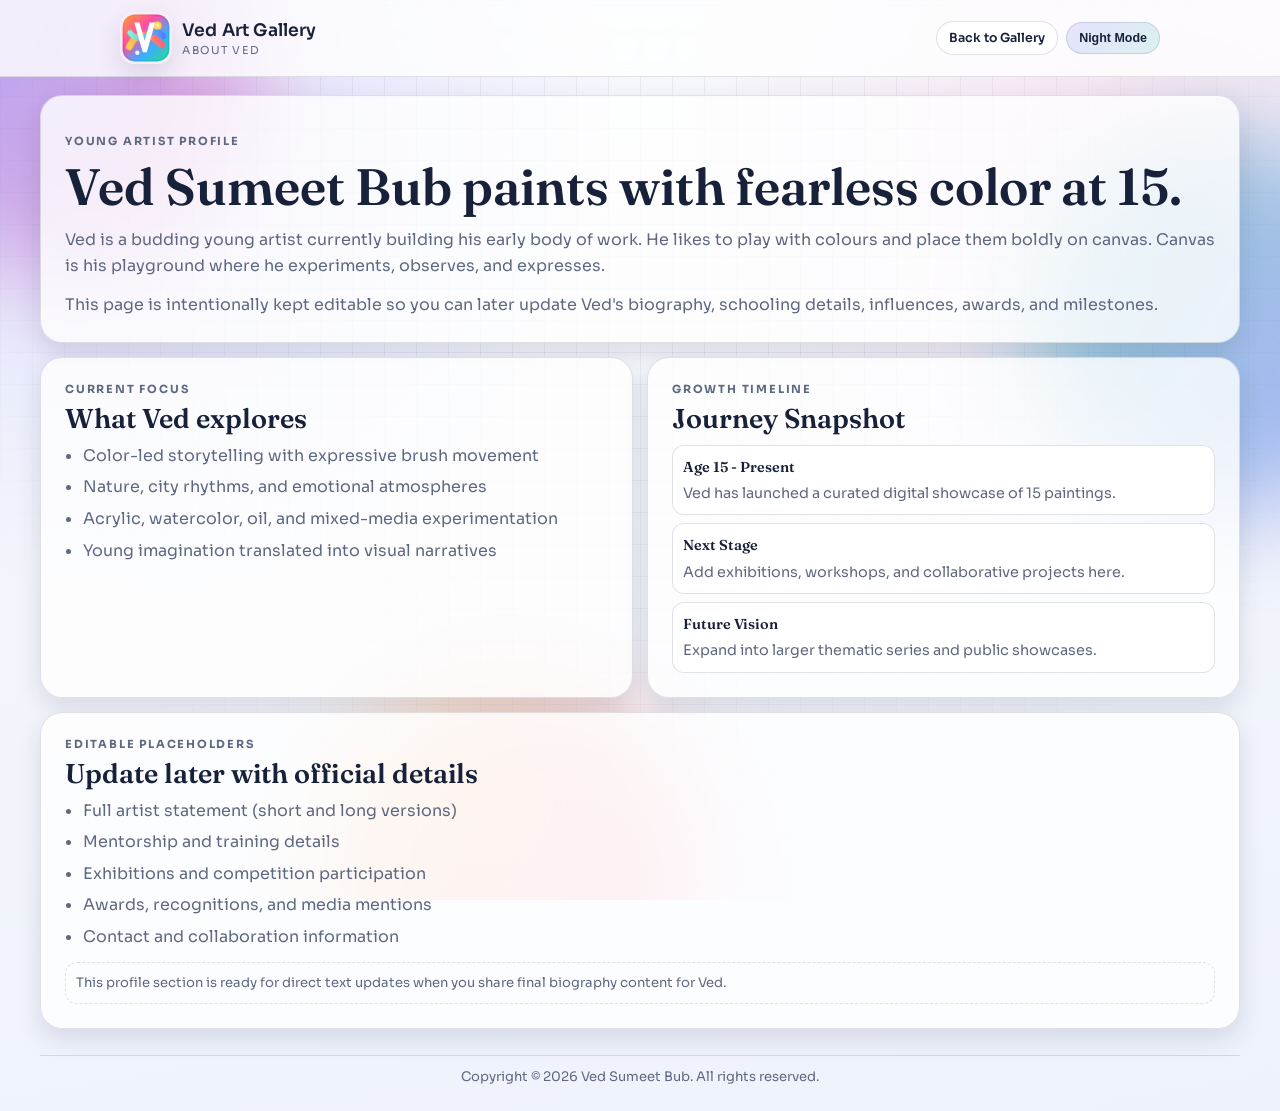
==== commit b6009ebc: "Next commit" ====
--- a/ved.html
+++ b/ved.html
@@ -73,7 +73,7 @@
         <div class="timeline-list">
           <div class="timeline-item">
             <strong>Age 15 - Present</strong>
-            Ved has launched a curated digital showcase of 25 paintings.
+            Ved has launched a curated digital showcase of 15 paintings.
           </div>
           <div class="timeline-item">
             <strong>Next Stage</strong>
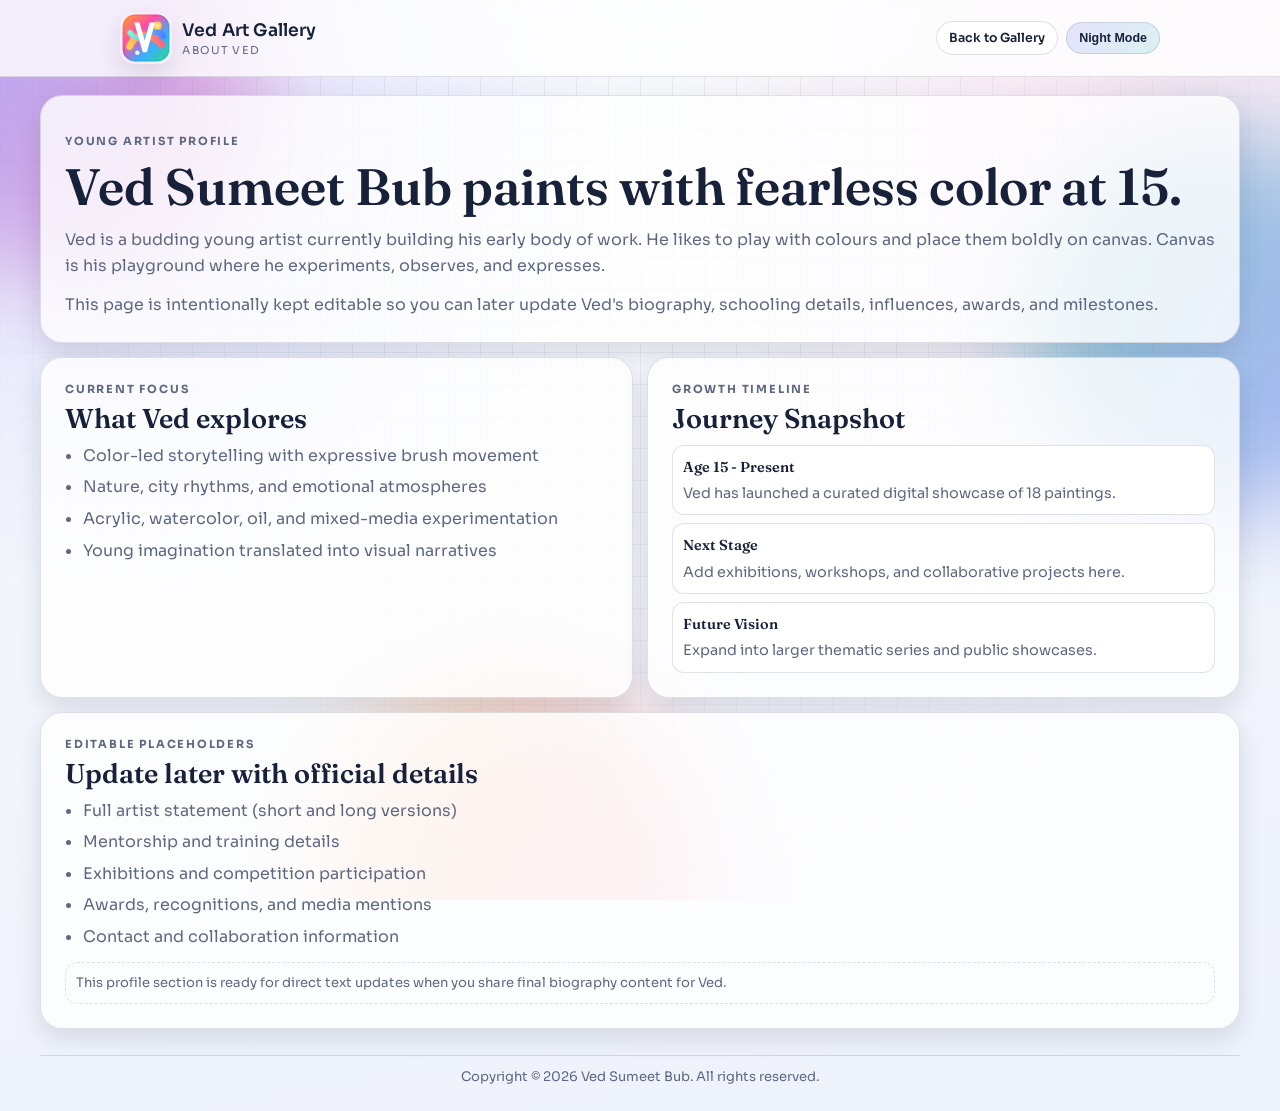
==== commit 1310fb23: "Add 3 new paintings, update gallery count, remove pricing references" ====
--- a/ved.html
+++ b/ved.html
@@ -73,7 +73,7 @@
         <div class="timeline-list">
           <div class="timeline-item">
             <strong>Age 15 - Present</strong>
-            Ved has launched a curated digital showcase of 15 paintings.
+            Ved has launched a curated digital showcase of 18 paintings.
           </div>
           <div class="timeline-item">
             <strong>Next Stage</strong>
--- a/styles.css
+++ b/styles.css
@@ -150,7 +150,6 @@
 }
 .stat-pill strong { display: block; font-size: 1.2rem; font-family: "Fraunces", serif; }
 .stat-pill span { font-size: 0.76rem; letter-spacing: 0.04em; }
-.price-note { margin: 17px auto 0; max-width: 780px; font-size: 0.78rem; line-height: 1.5; color: rgba(255, 255, 255, 0.82); }
 .hero-wave { display: block; width: 100%; }
 .hero-wave path { fill: var(--bg); }
 
